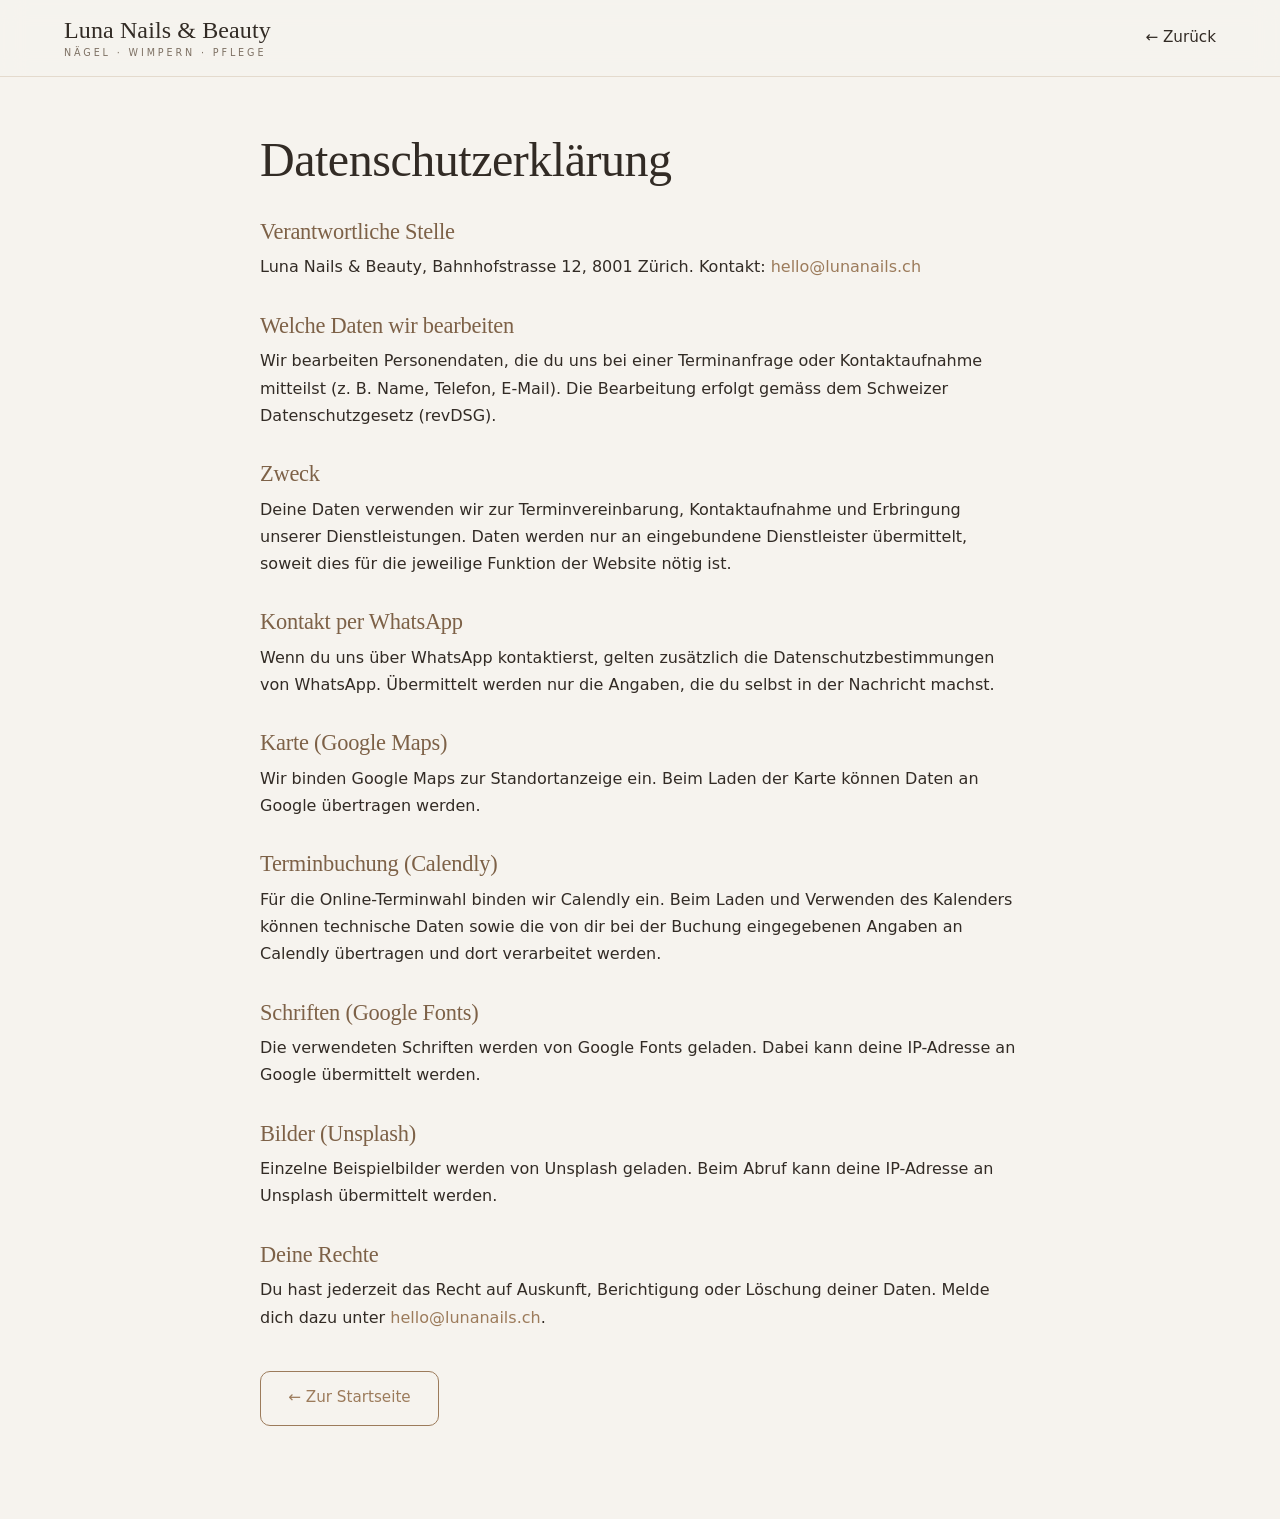
==== datenschutz.html @ 435970b6 "feat: add hardened nail studio demo - embed Calendly with resilient fallbacks - enforce CSP and no-J" ====
<!DOCTYPE html>
<html lang="de">
<head>
  <meta charset="UTF-8" />
  <meta name="viewport" content="width=device-width, initial-scale=1.0" />
  <meta http-equiv="Content-Security-Policy" content="default-src 'self'; base-uri 'self'; object-src 'none'; script-src 'self' https://assets.calendly.com; style-src 'self' https://fonts.googleapis.com https://assets.calendly.com; style-src-attr 'unsafe-inline'; font-src https://fonts.gstatic.com; img-src 'self' data: https://images.unsplash.com; frame-src https://calendly.com https://maps.google.com; connect-src 'self' https://calendly.com https://*.calendly.com https://fonts.googleapis.com https://fonts.gstatic.com; form-action 'self'; upgrade-insecure-requests" />
  <title>Datenschutz | Luna Nails & Beauty</title>
  <link href="https://fonts.googleapis.com/css2?family=Baskervville&family=Jost:wght@300;400;500&display=swap" rel="stylesheet" />
  <link rel="stylesheet" href="styles.css" />
</head>
<body>
  <header class="nav">
    <div class="wrap nav-inner">
      <a href="index.html" class="logo"><span class="logo-name">Luna Nails &amp; Beauty</span><span class="logo-sub">NÄGEL · WIMPERN · PFLEGE</span></a>
      <nav class="nav-links"><a href="index.html">← Zurück</a></nav>
    </div>
  </header>

  <main class="legal wrap">
    <h1>Datenschutzerklärung</h1>

    <h2>Verantwortliche Stelle</h2>
    <p>Luna Nails &amp; Beauty, Bahnhofstrasse 12, 8001 Zürich. Kontakt: <a href="mailto:hello@lunanails.ch">hello@lunanails.ch</a></p>

    <h2>Welche Daten wir bearbeiten</h2>
    <p>Wir bearbeiten Personendaten, die du uns bei einer Terminanfrage oder Kontaktaufnahme mitteilst (z. B. Name, Telefon, E-Mail). Die Bearbeitung erfolgt gemäss dem Schweizer Datenschutzgesetz (revDSG).</p>

    <h2>Zweck</h2>
    <p>Deine Daten verwenden wir zur Terminvereinbarung, Kontaktaufnahme und Erbringung unserer Dienstleistungen. Daten werden nur an eingebundene Dienstleister übermittelt, soweit dies für die jeweilige Funktion der Website nötig ist.</p>

    <h2>Kontakt per WhatsApp</h2>
    <p>Wenn du uns über WhatsApp kontaktierst, gelten zusätzlich die Datenschutzbestimmungen von WhatsApp. Übermittelt werden nur die Angaben, die du selbst in der Nachricht machst.</p>

    <h2>Karte (Google Maps)</h2>
    <p>Wir binden Google Maps zur Standortanzeige ein. Beim Laden der Karte können Daten an Google übertragen werden.</p>

    <h2>Terminbuchung (Calendly)</h2>
    <p>Für die Online-Terminwahl binden wir Calendly ein. Beim Laden und Verwenden des Kalenders können technische Daten sowie die von dir bei der Buchung eingegebenen Angaben an Calendly übertragen und dort verarbeitet werden.</p>

    <h2>Schriften (Google Fonts)</h2>
    <p>Die verwendeten Schriften werden von Google Fonts geladen. Dabei kann deine IP-Adresse an Google übermittelt werden.</p>

    <h2>Bilder (Unsplash)</h2>
    <p>Einzelne Beispielbilder werden von Unsplash geladen. Beim Abruf kann deine IP-Adresse an Unsplash übermittelt werden.</p>

    <h2>Deine Rechte</h2>
    <p>Du hast jederzeit das Recht auf Auskunft, Berichtigung oder Löschung deiner Daten. Melde dich dazu unter <a href="mailto:hello@lunanails.ch">hello@lunanails.ch</a>.</p>

    <p class="legal-back"><a href="index.html" class="btn btn-outline">← Zur Startseite</a></p>
  </main>
</body>
</html>
---- styles.css ----
/* ===== Tokens ===== */
:root {
  --cream: #f6f3ee;
  --cream-2: #f0ebe4;
  --card: #f3ebe1;
  --taupe: #9c7b5b;
  --taupe-dark: #7d6147;
  --rose: #d9c3b2;
  --ink: #322b25;
  --muted: #7e7164;
  --brown: #29211b;
  --line: #e4dacd;
  --gold: #c79a4a;
  --serif: 'Baskervville', Georgia, serif;
  --sans: 'Jost', system-ui, sans-serif;
  --sec: clamp(3.5rem, 6vw, 6.875rem);
  --nav-h: 76px;
}
* { box-sizing: border-box; margin: 0; padding: 0; }
html { scroll-behavior: smooth; scroll-padding-top: 110px; }
section { scroll-margin-top: 110px; }
body {
  font-family: var(--sans);
  color: var(--ink);
  background: var(--cream);
  font-weight: 400;
  line-height: 1.7;
  -webkit-font-smoothing: antialiased;
  overflow-x: hidden;
}
img { display: block; max-width: 100%; }
a { color: inherit; text-decoration: none; }
.wrap { width: min(1200px, 90%); margin: 0 auto; }
.center { text-align: center; }

h1, h2, h3 { font-family: var(--serif); font-weight: 400; line-height: 1.12; letter-spacing: -.01em; color: var(--ink); }
h1 { font-size: clamp(2.4rem, 5vw, 4rem); }
h2 { font-size: clamp(1.9rem, 3.6vw, 2.9rem); }
h3 { font-size: 1.5rem; }

.eyebrow { display: inline-flex; align-items: center; gap: .8rem; font-size: .72rem; letter-spacing: .24em; text-transform: uppercase; color: var(--taupe); font-weight: 500; margin-bottom: 1rem; }
.eyebrow::before { content: ''; width: 36px; height: 1px; background: var(--taupe); opacity: .55; }

.section-head { margin-bottom: 2.6rem; }

/* ===== Buttons (einheitlich) ===== */
.btn {
  display: inline-flex; align-items: center; justify-content: center; gap: .5rem;
  background: var(--taupe); color: #fff;
  font-family: var(--sans); font-weight: 500; font-size: .95rem;
  padding: .85rem 1.7rem; border-radius: 10px; border: 1px solid var(--taupe);
  transition: background .2s, transform .2s; cursor: pointer;
}
.btn:hover { background: var(--taupe-dark); transform: translateY(-1px); }
.btn-sm { padding: .55rem 1.2rem; font-size: .88rem; }
.btn-outline { background: transparent; color: var(--taupe); border-color: var(--taupe); }
.btn-outline:hover { background: var(--taupe); color: #fff; }
.btn-light { background: #fff; color: var(--taupe-dark); border-color: #fff; }
.btn-light:hover { background: var(--cream); }

/* ===== Logo ===== */
.logo { display: inline-flex; flex-direction: column; line-height: 1.05; }
.logo-name { font-family: var(--serif); font-size: 1.5rem; letter-spacing: .005em; color: var(--ink); }
.logo-sub { font-size: .6rem; letter-spacing: .3em; color: var(--muted); margin-top: .25rem; }
.logo-light .logo-name { color: var(--cream); }
.logo-light .logo-sub { color: rgba(246,243,238,.55); }

/* ===== Header (sticky, immer lesbar) ===== */
.nav { position: sticky; top: 0; z-index: 50; background: rgba(246,243,238,.9); backdrop-filter: blur(12px); border-bottom: 1px solid var(--line); }
.nav-inner { display: flex; align-items: center; justify-content: space-between; height: var(--nav-h); }
.nav-links { display: flex; align-items: center; gap: 2rem; }
.nav-links a { font-size: .95rem; color: var(--ink); transition: color .2s; }
.nav-links a:not(.btn):hover { color: var(--taupe); }
.nav-toggle { display: none; background: none; border: none; font-size: 1.5rem; color: var(--ink); cursor: pointer; }

/* ===== Hero ===== */
.hero { display: grid; grid-template-columns: 1.05fr 1fr; align-items: center; min-height: calc(100vh - var(--nav-h)); }
.hero-text { padding: 2.5rem 6% 3rem; max-width: 640px; margin-left: auto; }
.hero-text h1 { margin-bottom: 1.3rem; }
.hero-text p { color: var(--muted); font-size: 1.08rem; max-width: 46ch; }
.hero-cta { display: flex; gap: .9rem; flex-wrap: wrap; margin: 2rem 0 1.4rem; }
.hero-trust { font-size: .85rem; color: var(--muted); letter-spacing: .01em; }
.hero-img { align-self: stretch; }
.hero-img img { width: 100%; height: 100%; min-height: calc(100vh - var(--nav-h)); object-fit: cover; border-bottom-left-radius: 80px; }

/* ===== Foto-Marquee ===== */
.gallery { padding: var(--sec) 0 0; overflow: hidden; }
.marquee-row { overflow: hidden; }
.marquee-track { display: flex; gap: 1rem; width: max-content; }
.marquee-track img { width: 230px; height: 165px; object-fit: cover; border-radius: 14px; flex: 0 0 auto; }
.row-a { animation: slideL 60s linear infinite; }
@keyframes slideL { from { transform: translateX(0); } to { transform: translateX(-50%); } }

/* ===== Über uns ===== */
.about { padding: var(--sec) 0; }
.about-grid { display: grid; grid-template-columns: 1fr 1.05fr; gap: clamp(2rem, 5vw, 4.5rem); align-items: center; }
.about-imgs { display: grid; grid-template-columns: .82fr 1fr; gap: 1.1rem; align-items: start; }
.about-img-1 { width: 100%; height: 280px; object-fit: cover; border-radius: 16px; margin-top: 3rem; }
.about-img-2 { width: 100%; height: 400px; object-fit: cover; border-radius: 16px; }
.about-text p { color: var(--muted); margin: 1.3rem 0 0; }
.trust-list { list-style: none; display: grid; grid-template-columns: 1fr 1fr; gap: .65rem 1.4rem; margin: 1.6rem 0 2rem; }
.trust-list li { position: relative; padding-left: 1.6rem; font-size: .95rem; }
.trust-list li::before { content: '✓'; position: absolute; left: 0; color: var(--taupe); font-weight: 600; }

/* ===== Leistungen ===== */
.services { padding: 0 0 var(--sec); }
.service-grid { display: grid; grid-template-columns: repeat(3, 1fr); gap: 1.5rem; }
.service-img { height: 360px; border-radius: 18px; overflow: hidden; }
.service-img img { width: 100%; height: 100%; object-fit: cover; transition: transform .5s; }
.service-card:hover .service-img img { transform: scale(1.04); }
.service-card h3 { color: var(--taupe); margin: 1.3rem 0 .5rem; }
.service-card p { color: var(--muted); font-size: .95rem; max-width: 36ch; }

/* ===== Preise (kompakt) ===== */
.prices { padding: var(--sec) 0; background: var(--cream-2); }
.prices-head { display: flex; justify-content: space-between; align-items: flex-end; gap: 1rem; flex-wrap: wrap; margin-bottom: 2.4rem; }
.prices-head .eyebrow { margin-bottom: .6rem; }
.price-currency { color: var(--muted); font-size: .85rem; letter-spacing: .03em; padding-bottom: .4rem; }
.price-grid { display: grid; grid-template-columns: 1fr 1fr; gap: 1.1rem; align-items: start; }
.price-card { background: var(--card); border-radius: 16px; padding: 1.5rem 1.7rem; }
.price-card h3 { font-size: 1.3rem; color: var(--taupe); margin-bottom: .7rem; }
.price-card ul { list-style: none; }
.price-card li { display: flex; justify-content: space-between; align-items: baseline; gap: 1.5rem; padding: .42rem 0; font-size: .98rem; }
.price-card li + li { border-top: 1px solid rgba(50,43,37,.07); }
.price-card li span { color: var(--ink); }
.price-card li span em { color: var(--muted); font-size: .78rem; font-style: normal; display: block; margin-top: .15rem; }
.price-card li b { color: var(--taupe-dark); font-weight: 600; font-size: 1.05rem; white-space: nowrap; }
.price-note { margin-top: 1rem; font-size: .8rem; color: var(--muted); font-style: italic; }

/* ===== Warum wir ===== */
.why { padding: var(--sec) 0; }
.why-grid { display: grid; grid-template-columns: 1.1fr 1fr; gap: clamp(2rem, 5vw, 4.5rem); align-items: center; }
.why-text > p { color: var(--muted); margin: 1.3rem 0 1.6rem; }
.checklist { list-style: none; display: grid; grid-template-columns: 1fr 1fr; gap: .7rem 1.4rem; margin-bottom: 1.6rem; }
.checklist li { position: relative; padding-left: 1.7rem; font-size: .96rem; }
.checklist li::before { content: '✓'; position: absolute; left: 0; color: var(--taupe); font-weight: 600; }
.why-img img { width: 100%; height: 460px; object-fit: cover; border-radius: 20px; }

/* ===== CTA ===== */
.cta { position: relative; padding: clamp(4rem, 9vw, 7rem) 0; text-align: center; color: #fff; overflow: hidden; }
.cta-bg { position: absolute; inset: 0; width: 100%; height: 100%; object-fit: cover; z-index: 0; }
.cta::after { content: ''; position: absolute; inset: 0; background: rgba(41,33,27,.6); z-index: 1; }
.cta-inner { position: relative; z-index: 2; max-width: 680px; margin: 0 auto; padding: 0 5vw; }
.cta-inner h2 { color: #fff; }
.cta-inner p { margin: 1.2rem 0 2rem; opacity: .92; }

/* ===== Termin (Calendly) ===== */
.booking { padding: var(--sec) 0; background: var(--cream-2); }
.booking-inner { max-width: 900px; margin: 0 auto; }
.center-head { text-align: center; margin-bottom: 2rem; }
.center-head p { color: var(--muted); margin: 1rem auto 0; max-width: 58ch; }
.calendly-status { margin: 0 0 .8rem; text-align: center; color: var(--taupe-dark); }
.calendly-status.is-error { color: var(--ink); font-weight: 500; }
.calendly-inline-widget { min-width: 0; height: 680px; border-radius: 16px; overflow: hidden; border: 1px solid var(--line); background: var(--cream); }
.calendly-fallback { max-width: 620px; margin: 0 auto 1.25rem; padding: 1.4rem; text-align: center; border: 1px solid var(--line); border-radius: 14px; background: var(--cream); }
.calendly-fallback p { color: var(--ink); }
.booking-primary-actions { display: flex; justify-content: center; margin-top: 1.2rem; }
.booking-or { text-align: center; color: var(--muted); font-size: .88rem; letter-spacing: .04em; margin: 2rem 0 1.1rem; }
.booking-actions { display: flex; gap: .8rem; justify-content: center; flex-wrap: wrap; }

/* ===== Kontakt ===== */
.contact { padding: var(--sec) 0; }
.contact-grid { display: grid; grid-template-columns: 1fr 1fr; gap: clamp(1.5rem, 4vw, 3rem); margin-bottom: 1.6rem; }
.contact-info { display: flex; flex-direction: column; gap: 1.4rem; }
.ci-row h4 { font-family: var(--sans); font-size: .72rem; letter-spacing: .18em; text-transform: uppercase; color: var(--taupe); font-weight: 500; margin-bottom: .3rem; }
.ci-row p { color: var(--ink); font-size: 1.02rem; line-height: 1.6; }
.ci-row a:hover { color: var(--taupe); }
.hours span { display: block; }
.contact-info .btn { align-self: flex-start; margin-top: .4rem; }
.find-us { background: var(--brown); color: var(--cream); border-radius: 20px; padding: clamp(2rem, 4vw, 3rem); display: flex; flex-direction: column; justify-content: center; }
.find-us h3 { color: var(--cream); font-size: 1.7rem; margin-bottom: 1.3rem; }
.find-us ul { list-style: none; display: grid; gap: .9rem; }
.find-us li { position: relative; padding-left: 1.6rem; color: rgba(246,243,238,.85); }
.find-us li::before { content: '→'; position: absolute; left: 0; color: var(--rose); }
.contact-map { border-radius: 18px; overflow: hidden; height: 380px; }
.contact-map iframe { width: 100%; height: 100%; border: 0; filter: grayscale(.15) contrast(.97); }

/* ===== Footer ===== */
.foot { background: var(--brown); color: var(--cream); padding: clamp(3rem, 6vw, 4.5rem) 0 2rem; }
.foot-top { display: grid; grid-template-columns: 1.2fr 1fr 1fr; gap: 2rem; padding-bottom: 2.5rem; }
.foot-nav { display: flex; flex-direction: column; gap: .55rem; }
.foot-nav a { color: rgba(246,243,238,.78); font-size: .95rem; transition: color .2s; }
.foot-nav a:hover { color: var(--cream); }
.foot-col .foot-h { color: var(--cream); margin-bottom: .8rem; font-size: 1.05rem; }
.foot-col .hours span { color: rgba(246,243,238,.65); font-size: .92rem; }
.foot-social { margin-top: .8rem; }
.foot-social a { color: rgba(246,243,238,.78); }
.foot-social a:hover { color: var(--cream); }
.foot-copy { display: flex; justify-content: space-between; gap: 1rem; flex-wrap: wrap; padding-top: 1.6rem; border-top: 1px solid rgba(246,243,238,.12); font-size: .82rem; color: rgba(246,243,238,.5); }
.foot-legal a { color: rgba(246,243,238,.65); transition: color .2s; }
.foot-legal a:hover { color: var(--cream); }

/* ===== Legal-Seiten ===== */
.legal { max-width: 760px; padding: 3.5rem 0 5rem; }
.legal h1 { font-family: var(--serif); font-weight: 400; font-size: clamp(2rem, 5vw, 3rem); margin-bottom: 1.8rem; }
.legal h2 { font-family: var(--serif); font-weight: 400; font-size: 1.4rem; margin: 2rem 0 .6rem; color: var(--taupe-dark); }
.legal p { color: var(--ink); margin-bottom: .8rem; }
.legal a { color: var(--taupe); }
.legal-back { margin-top: 2.5rem; }

/* ===== Bild-Fallback ===== */
.img-ph { background: linear-gradient(135deg, var(--rose), var(--taupe)); }

/* ===== Responsive ===== */
@media (max-width: 900px) {
  .nav-links { position: fixed; inset: var(--nav-h) 0 auto 0; flex-direction: column; background: var(--cream); padding: 1.5rem; gap: 1.2rem; border-bottom: 1px solid var(--line); transform: translateY(-130%); transition: transform .3s; }
  .nav-links.open { transform: translateY(0); }
  .nav-toggle { display: block; }
  .hero { grid-template-columns: 1fr; min-height: auto; }
  .hero-text { padding: 2.5rem 6% 2rem; max-width: none; margin: 0; }
  .hero-img img { min-height: 0; height: 56vh; border-bottom-left-radius: 0; }
  .about-grid, .why-grid, .price-grid, .service-grid, .contact-grid { grid-template-columns: 1fr; }
  .about-img-1 { margin-top: 0; height: 220px; }
  .about-img-2 { height: 300px; }
  .trust-list, .checklist { grid-template-columns: 1fr; }
  .service-img { height: 300px; }
  .why-img img { height: 340px; }
  .foot-top { grid-template-columns: 1fr 1fr; }
}
@media (max-width: 560px) {
  .calendly-inline-widget { height: 760px; }
  .booking-primary-actions .btn, .booking-actions .btn { width: 100%; text-align: center; }
  .foot-top { grid-template-columns: 1fr; }
  .marquee-track img { width: 170px; height: 125px; }
}

@media (prefers-reduced-motion: reduce) {
  html { scroll-behavior: auto; }
  .row-a { animation: none; }
  *, *::before, *::after {
    animation-duration: .01ms !important;
    animation-iteration-count: 1 !important;
    transition-duration: .01ms !important;
  }
}
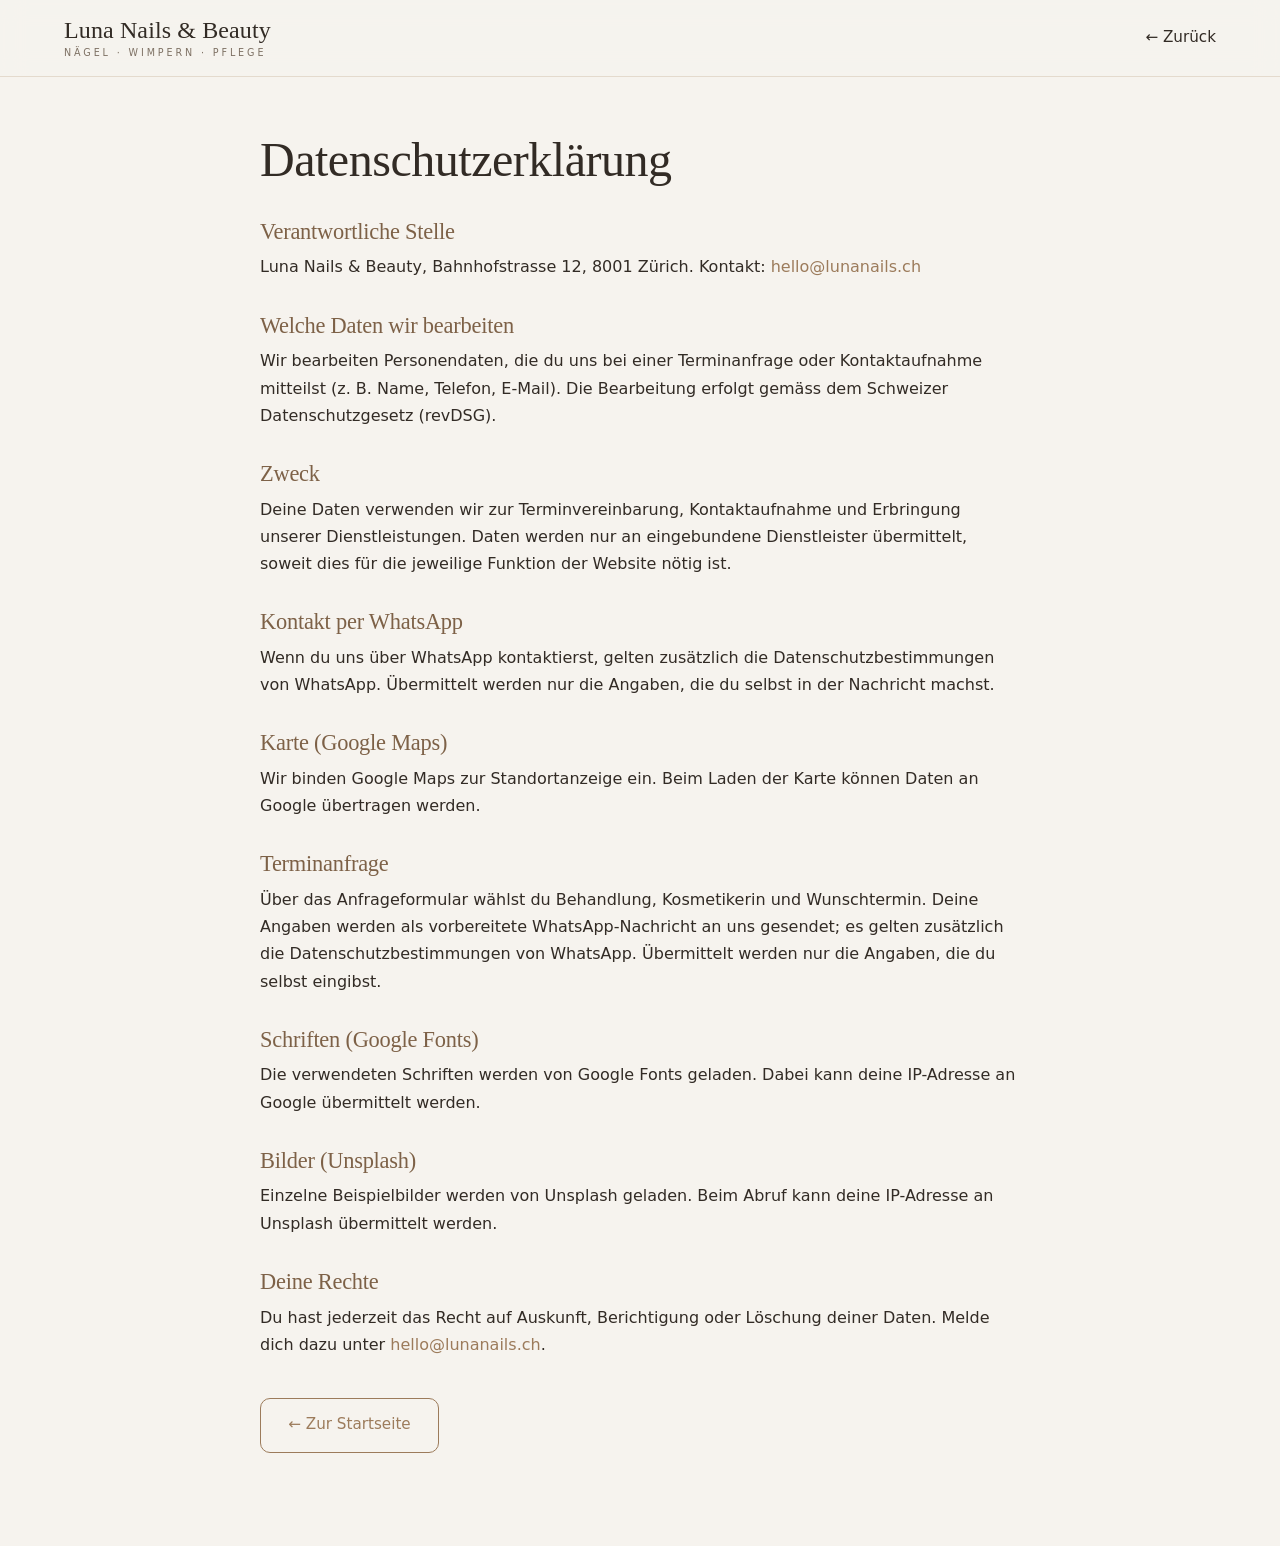
==== commit f3f04dce: "feat: self-contained booking form (Calendly entfernt) - Termin-Anfrage als eigenes Formular: Behandl" ====
--- a/datenschutz.html
+++ b/datenschutz.html
@@ -3,7 +3,7 @@
 <head>
   <meta charset="UTF-8" />
   <meta name="viewport" content="width=device-width, initial-scale=1.0" />
-  <meta http-equiv="Content-Security-Policy" content="default-src 'self'; base-uri 'self'; object-src 'none'; script-src 'self' https://assets.calendly.com; style-src 'self' https://fonts.googleapis.com https://assets.calendly.com; style-src-attr 'unsafe-inline'; font-src https://fonts.gstatic.com; img-src 'self' data: https://images.unsplash.com; frame-src https://calendly.com https://maps.google.com; connect-src 'self' https://calendly.com https://*.calendly.com https://fonts.googleapis.com https://fonts.gstatic.com; form-action 'self'; upgrade-insecure-requests" />
+  <meta http-equiv="Content-Security-Policy" content="default-src 'self'; base-uri 'self'; object-src 'none'; script-src 'self'; style-src 'self' https://fonts.googleapis.com; style-src-attr 'unsafe-inline'; font-src https://fonts.gstatic.com; img-src 'self' data: https://images.unsplash.com; frame-src https://maps.google.com; connect-src 'self' https://fonts.googleapis.com https://fonts.gstatic.com; form-action 'self'; upgrade-insecure-requests" />
   <title>Datenschutz | Luna Nails & Beauty</title>
   <link href="https://fonts.googleapis.com/css2?family=Baskervville&family=Jost:wght@300;400;500&display=swap" rel="stylesheet" />
   <link rel="stylesheet" href="styles.css" />
@@ -34,8 +34,8 @@
     <h2>Karte (Google Maps)</h2>
     <p>Wir binden Google Maps zur Standortanzeige ein. Beim Laden der Karte können Daten an Google übertragen werden.</p>
 
-    <h2>Terminbuchung (Calendly)</h2>
-    <p>Für die Online-Terminwahl binden wir Calendly ein. Beim Laden und Verwenden des Kalenders können technische Daten sowie die von dir bei der Buchung eingegebenen Angaben an Calendly übertragen und dort verarbeitet werden.</p>
+    <h2>Terminanfrage</h2>
+    <p>Über das Anfrageformular wählst du Behandlung, Kosmetikerin und Wunschtermin. Deine Angaben werden als vorbereitete WhatsApp-Nachricht an uns gesendet; es gelten zusätzlich die Datenschutzbestimmungen von WhatsApp. Übermittelt werden nur die Angaben, die du selbst eingibst.</p>
 
     <h2>Schriften (Google Fonts)</h2>
     <p>Die verwendeten Schriften werden von Google Fonts geladen. Dabei kann deine IP-Adresse an Google übermittelt werden.</p>
--- a/styles.css
+++ b/styles.css
@@ -158,6 +158,28 @@
 .booking-or { text-align: center; color: var(--muted); font-size: .88rem; letter-spacing: .04em; margin: 2rem 0 1.1rem; }
 .booking-actions { display: flex; gap: .8rem; justify-content: center; flex-wrap: wrap; }
 
+/* Personen-Auswahl */
+.staff-select { margin-top: 1.6rem; }
+.staff-lead { text-align: center; color: var(--muted); font-size: .88rem; letter-spacing: .04em; margin-bottom: 1.2rem; }
+.staff-list { display: flex; gap: 1rem; justify-content: center; flex-wrap: wrap; }
+.staff-card { background: var(--cream); border: 1px solid var(--line); border-radius: 16px; padding: 1.6rem 1.6rem 1.4rem; text-align: center; min-width: 210px; display: flex; flex-direction: column; align-items: center; gap: .35rem; }
+.staff-name { font-family: var(--serif); font-size: 1.35rem; color: var(--ink); margin: 0; }
+.staff-role { font-size: .76rem; letter-spacing: .08em; text-transform: uppercase; color: var(--muted); margin: 0 0 .9rem; }
+.staff-card .btn { width: 100%; }
+/* hidden-Attribut muss auch bei display-setzenden Klassen (.btn) greifen */
+[hidden] { display: none !important; }
+
+/* Termin-Anfrage-Formular */
+.booking-form { max-width: 640px; margin: 1.8rem auto 0; display: flex; flex-direction: column; gap: 1rem; }
+.bk-row { display: flex; gap: 1rem; flex-wrap: wrap; }
+.bk-field { flex: 1 1 240px; display: flex; flex-direction: column; gap: .4rem; text-align: left; }
+.bk-field > span { font-size: .74rem; letter-spacing: .08em; text-transform: uppercase; color: var(--muted); }
+.bk-field select,
+.bk-field input { width: 100%; padding: .8rem .9rem; font: inherit; color: var(--ink); background: var(--cream); border: 1px solid var(--line); border-radius: 12px; -webkit-appearance: none; appearance: none; }
+.bk-field select:focus,
+.bk-field input:focus { outline: none; border-color: var(--taupe); box-shadow: 0 0 0 3px rgba(156, 123, 91, .15); }
+.bk-submit { width: 100%; margin-top: .4rem; }
+
 /* ===== Kontakt ===== */
 .contact { padding: var(--sec) 0; }
 .contact-grid { display: grid; grid-template-columns: 1fr 1fr; gap: clamp(1.5rem, 4vw, 3rem); margin-bottom: 1.6rem; }
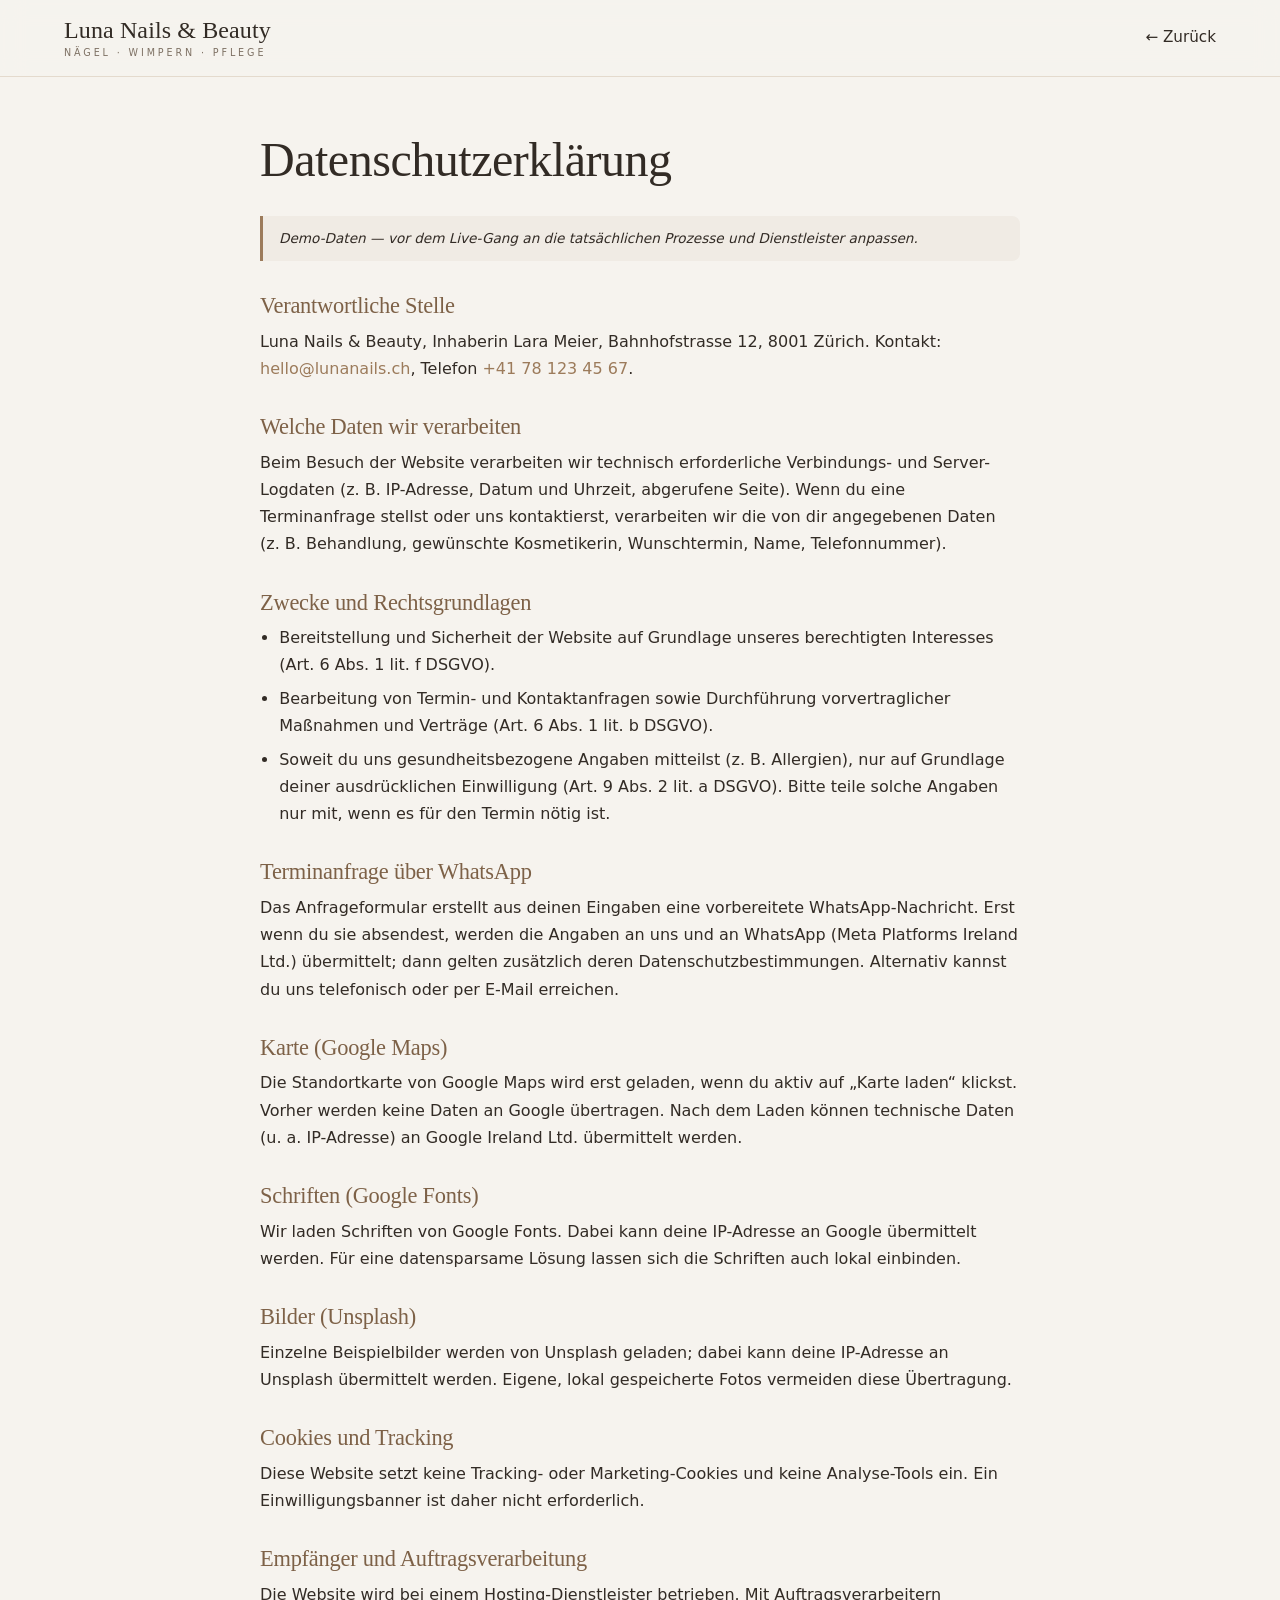
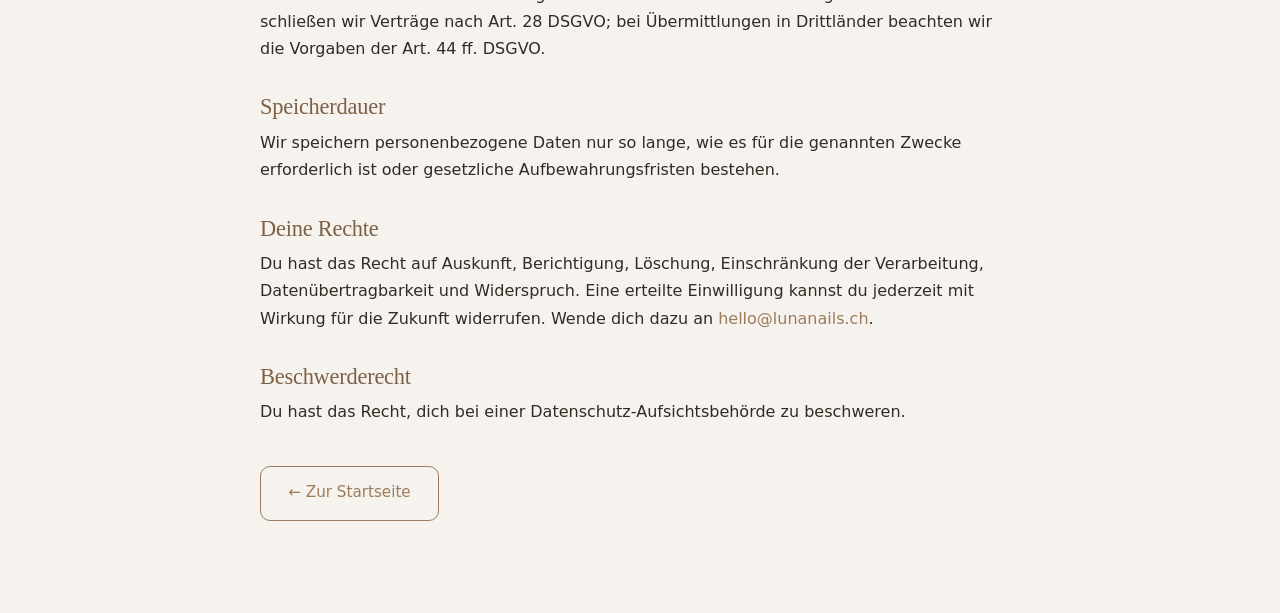
==== commit 6465bd1c: "legal: DSGVO/DDG-konforme Rechtstexte + Maps-Consent + Hinweise - Impressum nach § 5 DDG inkl. § 36 " ====
--- a/datenschutz.html
+++ b/datenschutz.html
@@ -18,33 +18,47 @@
 
   <main class="legal wrap">
     <h1>Datenschutzerklärung</h1>
+    <p class="legal-note">Demo-Daten — vor dem Live-Gang an die tatsächlichen Prozesse und Dienstleister anpassen.</p>
 
     <h2>Verantwortliche Stelle</h2>
-    <p>Luna Nails &amp; Beauty, Bahnhofstrasse 12, 8001 Zürich. Kontakt: <a href="mailto:hello@lunanails.ch">hello@lunanails.ch</a></p>
+    <p>Luna Nails &amp; Beauty, Inhaberin Lara Meier, Bahnhofstrasse 12, 8001 Zürich. Kontakt: <a href="mailto:hello@lunanails.ch">hello@lunanails.ch</a>, Telefon <a href="tel:+41781234567">+41 78 123 45 67</a>.</p>
 
-    <h2>Welche Daten wir bearbeiten</h2>
-    <p>Wir bearbeiten Personendaten, die du uns bei einer Terminanfrage oder Kontaktaufnahme mitteilst (z. B. Name, Telefon, E-Mail). Die Bearbeitung erfolgt gemäss dem Schweizer Datenschutzgesetz (revDSG).</p>
+    <h2>Welche Daten wir verarbeiten</h2>
+    <p>Beim Besuch der Website verarbeiten wir technisch erforderliche Verbindungs- und Server-Logdaten (z. B. IP-Adresse, Datum und Uhrzeit, abgerufene Seite). Wenn du eine Terminanfrage stellst oder uns kontaktierst, verarbeiten wir die von dir angegebenen Daten (z. B. Behandlung, gewünschte Kosmetikerin, Wunschtermin, Name, Telefonnummer).</p>
 
-    <h2>Zweck</h2>
-    <p>Deine Daten verwenden wir zur Terminvereinbarung, Kontaktaufnahme und Erbringung unserer Dienstleistungen. Daten werden nur an eingebundene Dienstleister übermittelt, soweit dies für die jeweilige Funktion der Website nötig ist.</p>
+    <h2>Zwecke und Rechtsgrundlagen</h2>
+    <ul>
+      <li>Bereitstellung und Sicherheit der Website auf Grundlage unseres berechtigten Interesses (Art. 6 Abs. 1 lit. f DSGVO).</li>
+      <li>Bearbeitung von Termin- und Kontaktanfragen sowie Durchführung vorvertraglicher Maßnahmen und Verträge (Art. 6 Abs. 1 lit. b DSGVO).</li>
+      <li>Soweit du uns gesundheitsbezogene Angaben mitteilst (z. B. Allergien), nur auf Grundlage deiner ausdrücklichen Einwilligung (Art. 9 Abs. 2 lit. a DSGVO). Bitte teile solche Angaben nur mit, wenn es für den Termin nötig ist.</li>
+    </ul>
 
-    <h2>Kontakt per WhatsApp</h2>
-    <p>Wenn du uns über WhatsApp kontaktierst, gelten zusätzlich die Datenschutzbestimmungen von WhatsApp. Übermittelt werden nur die Angaben, die du selbst in der Nachricht machst.</p>
+    <h2>Terminanfrage über WhatsApp</h2>
+    <p>Das Anfrageformular erstellt aus deinen Eingaben eine vorbereitete WhatsApp-Nachricht. Erst wenn du sie absendest, werden die Angaben an uns und an WhatsApp (Meta Platforms Ireland Ltd.) übermittelt; dann gelten zusätzlich deren Datenschutzbestimmungen. Alternativ kannst du uns telefonisch oder per E-Mail erreichen.</p>
 
     <h2>Karte (Google Maps)</h2>
-    <p>Wir binden Google Maps zur Standortanzeige ein. Beim Laden der Karte können Daten an Google übertragen werden.</p>
-
-    <h2>Terminanfrage</h2>
-    <p>Über das Anfrageformular wählst du Behandlung, Kosmetikerin und Wunschtermin. Deine Angaben werden als vorbereitete WhatsApp-Nachricht an uns gesendet; es gelten zusätzlich die Datenschutzbestimmungen von WhatsApp. Übermittelt werden nur die Angaben, die du selbst eingibst.</p>
+    <p>Die Standortkarte von Google Maps wird erst geladen, wenn du aktiv auf „Karte laden“ klickst. Vorher werden keine Daten an Google übertragen. Nach dem Laden können technische Daten (u. a. IP-Adresse) an Google Ireland Ltd. übermittelt werden.</p>
 
     <h2>Schriften (Google Fonts)</h2>
-    <p>Die verwendeten Schriften werden von Google Fonts geladen. Dabei kann deine IP-Adresse an Google übermittelt werden.</p>
+    <p>Wir laden Schriften von Google Fonts. Dabei kann deine IP-Adresse an Google übermittelt werden. Für eine datensparsame Lösung lassen sich die Schriften auch lokal einbinden.</p>
 
     <h2>Bilder (Unsplash)</h2>
-    <p>Einzelne Beispielbilder werden von Unsplash geladen. Beim Abruf kann deine IP-Adresse an Unsplash übermittelt werden.</p>
+    <p>Einzelne Beispielbilder werden von Unsplash geladen; dabei kann deine IP-Adresse an Unsplash übermittelt werden. Eigene, lokal gespeicherte Fotos vermeiden diese Übertragung.</p>
+
+    <h2>Cookies und Tracking</h2>
+    <p>Diese Website setzt keine Tracking- oder Marketing-Cookies und keine Analyse-Tools ein. Ein Einwilligungsbanner ist daher nicht erforderlich.</p>
+
+    <h2>Empfänger und Auftragsverarbeitung</h2>
+    <p>Die Website wird bei einem Hosting-Dienstleister betrieben. Mit Auftragsverarbeitern schließen wir Verträge nach Art. 28 DSGVO; bei Übermittlungen in Drittländer beachten wir die Vorgaben der Art. 44 ff. DSGVO.</p>
+
+    <h2>Speicherdauer</h2>
+    <p>Wir speichern personenbezogene Daten nur so lange, wie es für die genannten Zwecke erforderlich ist oder gesetzliche Aufbewahrungsfristen bestehen.</p>
 
     <h2>Deine Rechte</h2>
-    <p>Du hast jederzeit das Recht auf Auskunft, Berichtigung oder Löschung deiner Daten. Melde dich dazu unter <a href="mailto:hello@lunanails.ch">hello@lunanails.ch</a>.</p>
+    <p>Du hast das Recht auf Auskunft, Berichtigung, Löschung, Einschränkung der Verarbeitung, Datenübertragbarkeit und Widerspruch. Eine erteilte Einwilligung kannst du jederzeit mit Wirkung für die Zukunft widerrufen. Wende dich dazu an <a href="mailto:hello@lunanails.ch">hello@lunanails.ch</a>.</p>
+
+    <h2>Beschwerderecht</h2>
+    <p>Du hast das Recht, dich bei einer Datenschutz-Aufsichtsbehörde zu beschweren.</p>
 
     <p class="legal-back"><a href="index.html" class="btn btn-outline">← Zur Startseite</a></p>
   </main>
--- a/styles.css
+++ b/styles.css
@@ -74,7 +74,7 @@
 .nav-toggle { display: none; background: none; border: none; font-size: 1.5rem; color: var(--ink); cursor: pointer; }
 
 /* ===== Hero ===== */
-.hero { display: grid; grid-template-columns: 1.05fr 1fr; align-items: center; min-height: calc(100vh - var(--nav-h)); }
+.hero { display: grid; grid-template-columns: 1.05fr 1fr; align-items: center; min-height: min(680px, calc(100vh - var(--nav-h))); }
 .hero-text { padding: 2.5rem 6% 3rem; max-width: 640px; margin-left: auto; }
 .hero-text h1 { margin-bottom: 1.3rem; }
 .hero-text p { color: var(--muted); font-size: 1.08rem; max-width: 46ch; }
@@ -84,7 +84,9 @@
 .hero-img img { width: 100%; height: 100%; min-height: calc(100vh - var(--nav-h)); object-fit: cover; border-bottom-left-radius: 80px; }
 
 /* ===== Foto-Marquee ===== */
-.gallery { padding: var(--sec) 0 0; overflow: hidden; }
+.gallery { padding: var(--sec) 0; overflow: hidden; }
+.gallery .section-head { margin-bottom: 2.2rem; }
+.gallery-cta { text-align: center; margin-top: 2.2rem; }
 .marquee-row { overflow: hidden; }
 .marquee-track { display: flex; gap: 1rem; width: max-content; }
 .marquee-track img { width: 230px; height: 165px; object-fit: cover; border-radius: 14px; flex: 0 0 auto; }
@@ -179,6 +181,9 @@
 .bk-field select:focus,
 .bk-field input:focus { outline: none; border-color: var(--taupe); box-shadow: 0 0 0 3px rgba(156, 123, 91, .15); }
 .bk-submit { width: 100%; margin-top: .4rem; }
+.bk-privacy { margin-top: .6rem; font-size: .8rem; color: var(--muted); text-align: center; }
+.bk-privacy a { color: var(--taupe); text-decoration: underline; }
+.booking-disclaimer { max-width: 640px; margin: 2rem auto 0; text-align: center; font-size: .82rem; color: var(--muted); line-height: 1.6; }
 
 /* ===== Kontakt ===== */
 .contact { padding: var(--sec) 0; }
@@ -189,13 +194,11 @@
 .ci-row a:hover { color: var(--taupe); }
 .hours span { display: block; }
 .contact-info .btn { align-self: flex-start; margin-top: .4rem; }
-.find-us { background: var(--brown); color: var(--cream); border-radius: 20px; padding: clamp(2rem, 4vw, 3rem); display: flex; flex-direction: column; justify-content: center; }
-.find-us h3 { color: var(--cream); font-size: 1.7rem; margin-bottom: 1.3rem; }
-.find-us ul { list-style: none; display: grid; gap: .9rem; }
-.find-us li { position: relative; padding-left: 1.6rem; color: rgba(246,243,238,.85); }
-.find-us li::before { content: '→'; position: absolute; left: 0; color: var(--rose); }
-.contact-map { border-radius: 18px; overflow: hidden; height: 380px; }
-.contact-map iframe { width: 100%; height: 100%; border: 0; filter: grayscale(.15) contrast(.97); }
+.ci-note { color: var(--muted); font-size: .9rem; margin-top: .35rem; }
+.contact-map { border-radius: 18px; overflow: hidden; min-height: 420px; border: 1px solid var(--line); }
+.contact-map iframe { width: 100%; height: 100%; min-height: 420px; border: 0; display: block; filter: grayscale(.12) contrast(.98); }
+.map-consent { min-height: 420px; height: 100%; display: flex; flex-direction: column; align-items: center; justify-content: center; gap: 1.1rem; text-align: center; padding: 2rem; background: var(--cream); }
+.map-consent p { color: var(--muted); max-width: 34ch; font-size: .92rem; }
 
 /* ===== Footer ===== */
 .foot { background: var(--brown); color: var(--cream); padding: clamp(3rem, 6vw, 4.5rem) 0 2rem; }
@@ -218,6 +221,9 @@
 .legal h2 { font-family: var(--serif); font-weight: 400; font-size: 1.4rem; margin: 2rem 0 .6rem; color: var(--taupe-dark); }
 .legal p { color: var(--ink); margin-bottom: .8rem; }
 .legal a { color: var(--taupe); }
+.legal ul { margin: .4rem 0 .8rem 1.2rem; color: var(--ink); }
+.legal ul li { margin-bottom: .4rem; }
+.legal-note { font-size: .85rem; color: var(--muted); font-style: italic; background: var(--cream-2); border-left: 3px solid var(--taupe); padding: .7rem 1rem; border-radius: 0 8px 8px 0; margin-bottom: 1.6rem; }
 .legal-back { margin-top: 2.5rem; }
 
 /* ===== Bild-Fallback ===== */
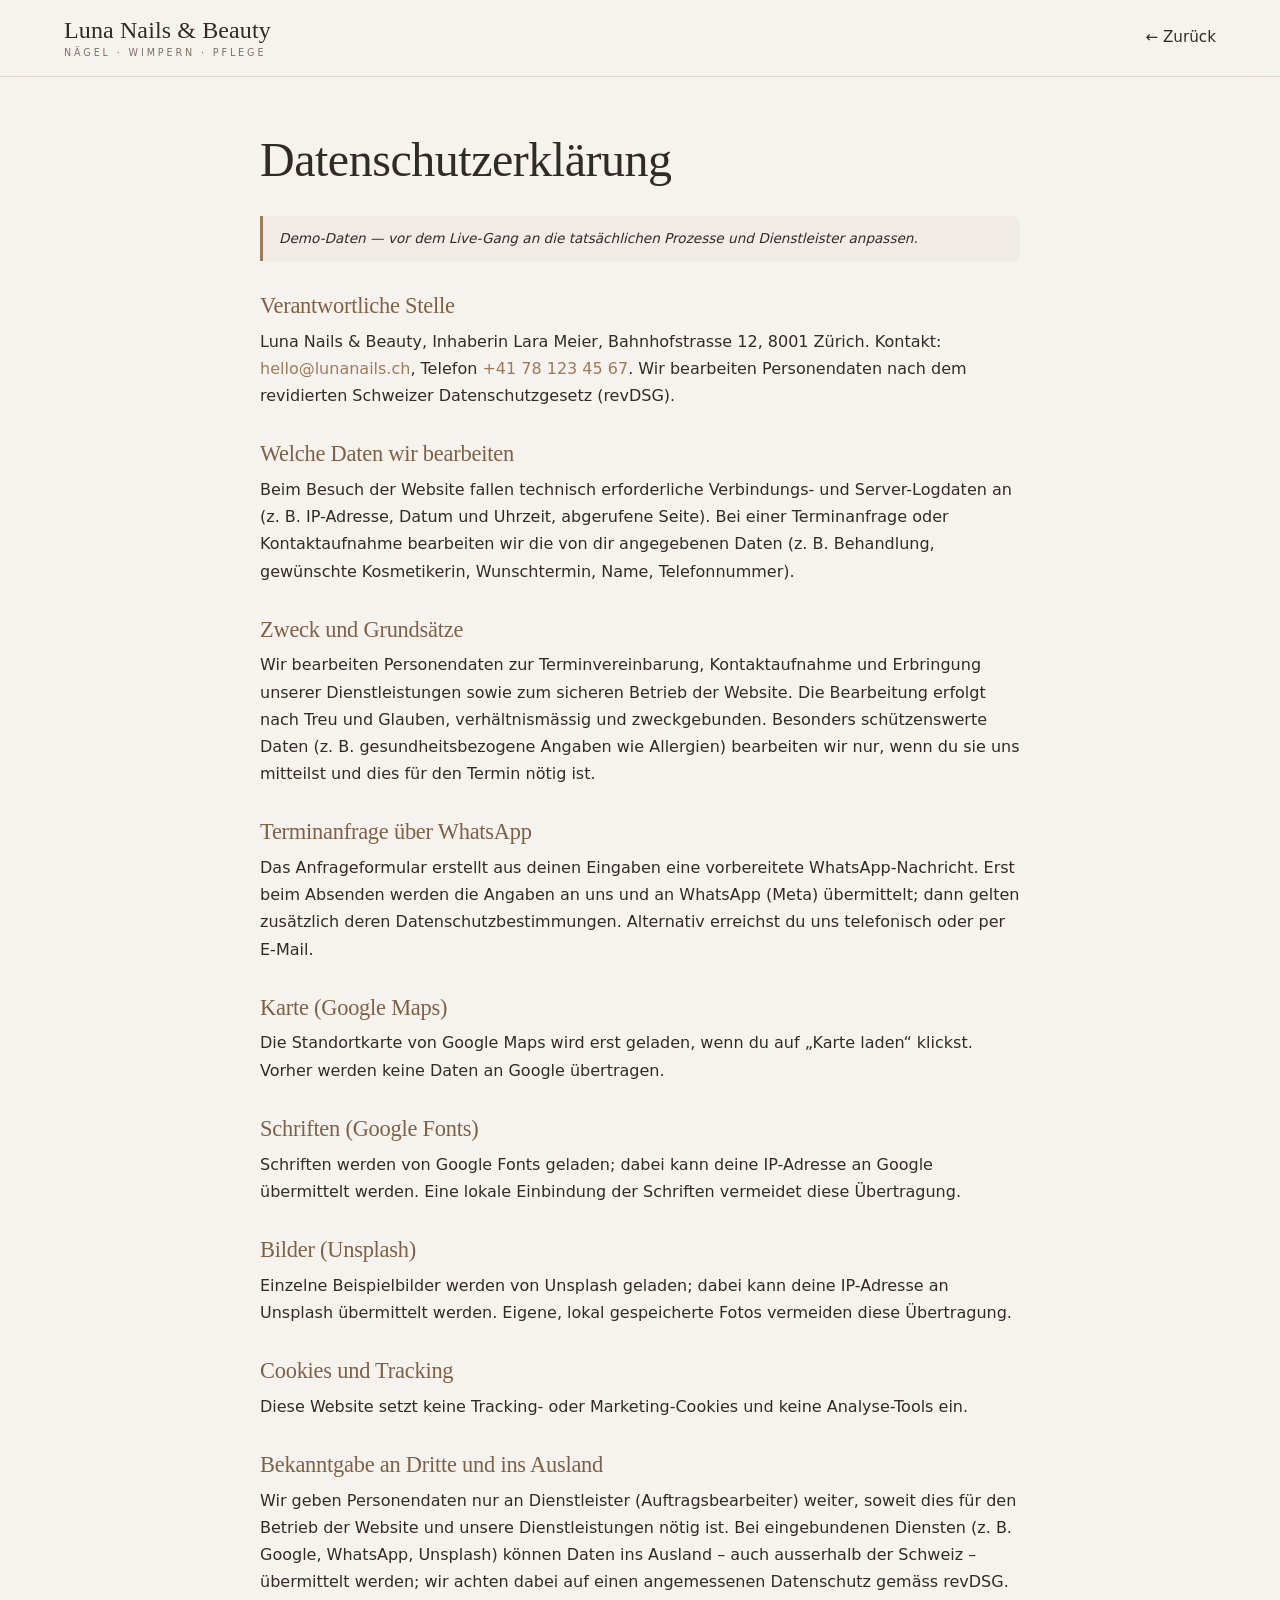
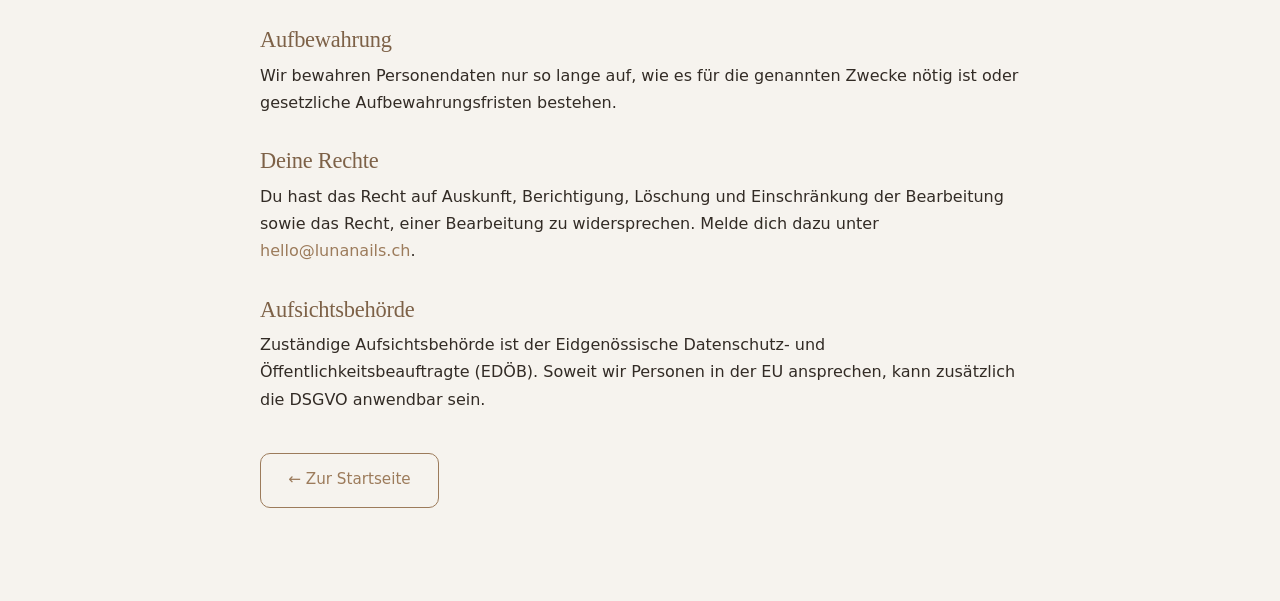
==== commit 2bb99615: "legal: Rechtstexte auf Schweizer Recht (revDSG/UWG) umgestellt - Datenschutz nach revDSG statt DSGVO" ====
--- a/datenschutz.html
+++ b/datenschutz.html
@@ -21,44 +21,40 @@
     <p class="legal-note">Demo-Daten — vor dem Live-Gang an die tatsächlichen Prozesse und Dienstleister anpassen.</p>
 
     <h2>Verantwortliche Stelle</h2>
-    <p>Luna Nails &amp; Beauty, Inhaberin Lara Meier, Bahnhofstrasse 12, 8001 Zürich. Kontakt: <a href="mailto:hello@lunanails.ch">hello@lunanails.ch</a>, Telefon <a href="tel:+41781234567">+41 78 123 45 67</a>.</p>
+    <p>Luna Nails &amp; Beauty, Inhaberin Lara Meier, Bahnhofstrasse 12, 8001 Zürich. Kontakt: <a href="mailto:hello@lunanails.ch">hello@lunanails.ch</a>, Telefon <a href="tel:+41781234567">+41 78 123 45 67</a>. Wir bearbeiten Personendaten nach dem revidierten Schweizer Datenschutzgesetz (revDSG).</p>
 
-    <h2>Welche Daten wir verarbeiten</h2>
-    <p>Beim Besuch der Website verarbeiten wir technisch erforderliche Verbindungs- und Server-Logdaten (z. B. IP-Adresse, Datum und Uhrzeit, abgerufene Seite). Wenn du eine Terminanfrage stellst oder uns kontaktierst, verarbeiten wir die von dir angegebenen Daten (z. B. Behandlung, gewünschte Kosmetikerin, Wunschtermin, Name, Telefonnummer).</p>
+    <h2>Welche Daten wir bearbeiten</h2>
+    <p>Beim Besuch der Website fallen technisch erforderliche Verbindungs- und Server-Logdaten an (z. B. IP-Adresse, Datum und Uhrzeit, abgerufene Seite). Bei einer Terminanfrage oder Kontaktaufnahme bearbeiten wir die von dir angegebenen Daten (z. B. Behandlung, gewünschte Kosmetikerin, Wunschtermin, Name, Telefonnummer).</p>
 
-    <h2>Zwecke und Rechtsgrundlagen</h2>
-    <ul>
-      <li>Bereitstellung und Sicherheit der Website auf Grundlage unseres berechtigten Interesses (Art. 6 Abs. 1 lit. f DSGVO).</li>
-      <li>Bearbeitung von Termin- und Kontaktanfragen sowie Durchführung vorvertraglicher Maßnahmen und Verträge (Art. 6 Abs. 1 lit. b DSGVO).</li>
-      <li>Soweit du uns gesundheitsbezogene Angaben mitteilst (z. B. Allergien), nur auf Grundlage deiner ausdrücklichen Einwilligung (Art. 9 Abs. 2 lit. a DSGVO). Bitte teile solche Angaben nur mit, wenn es für den Termin nötig ist.</li>
-    </ul>
+    <h2>Zweck und Grundsätze</h2>
+    <p>Wir bearbeiten Personendaten zur Terminvereinbarung, Kontaktaufnahme und Erbringung unserer Dienstleistungen sowie zum sicheren Betrieb der Website. Die Bearbeitung erfolgt nach Treu und Glauben, verhältnismässig und zweckgebunden. Besonders schützenswerte Daten (z. B. gesundheitsbezogene Angaben wie Allergien) bearbeiten wir nur, wenn du sie uns mitteilst und dies für den Termin nötig ist.</p>
 
     <h2>Terminanfrage über WhatsApp</h2>
-    <p>Das Anfrageformular erstellt aus deinen Eingaben eine vorbereitete WhatsApp-Nachricht. Erst wenn du sie absendest, werden die Angaben an uns und an WhatsApp (Meta Platforms Ireland Ltd.) übermittelt; dann gelten zusätzlich deren Datenschutzbestimmungen. Alternativ kannst du uns telefonisch oder per E-Mail erreichen.</p>
+    <p>Das Anfrageformular erstellt aus deinen Eingaben eine vorbereitete WhatsApp-Nachricht. Erst beim Absenden werden die Angaben an uns und an WhatsApp (Meta) übermittelt; dann gelten zusätzlich deren Datenschutzbestimmungen. Alternativ erreichst du uns telefonisch oder per E-Mail.</p>
 
     <h2>Karte (Google Maps)</h2>
-    <p>Die Standortkarte von Google Maps wird erst geladen, wenn du aktiv auf „Karte laden“ klickst. Vorher werden keine Daten an Google übertragen. Nach dem Laden können technische Daten (u. a. IP-Adresse) an Google Ireland Ltd. übermittelt werden.</p>
+    <p>Die Standortkarte von Google Maps wird erst geladen, wenn du auf „Karte laden“ klickst. Vorher werden keine Daten an Google übertragen.</p>
 
     <h2>Schriften (Google Fonts)</h2>
-    <p>Wir laden Schriften von Google Fonts. Dabei kann deine IP-Adresse an Google übermittelt werden. Für eine datensparsame Lösung lassen sich die Schriften auch lokal einbinden.</p>
+    <p>Schriften werden von Google Fonts geladen; dabei kann deine IP-Adresse an Google übermittelt werden. Eine lokale Einbindung der Schriften vermeidet diese Übertragung.</p>
 
     <h2>Bilder (Unsplash)</h2>
     <p>Einzelne Beispielbilder werden von Unsplash geladen; dabei kann deine IP-Adresse an Unsplash übermittelt werden. Eigene, lokal gespeicherte Fotos vermeiden diese Übertragung.</p>
 
     <h2>Cookies und Tracking</h2>
-    <p>Diese Website setzt keine Tracking- oder Marketing-Cookies und keine Analyse-Tools ein. Ein Einwilligungsbanner ist daher nicht erforderlich.</p>
+    <p>Diese Website setzt keine Tracking- oder Marketing-Cookies und keine Analyse-Tools ein.</p>
 
-    <h2>Empfänger und Auftragsverarbeitung</h2>
-    <p>Die Website wird bei einem Hosting-Dienstleister betrieben. Mit Auftragsverarbeitern schließen wir Verträge nach Art. 28 DSGVO; bei Übermittlungen in Drittländer beachten wir die Vorgaben der Art. 44 ff. DSGVO.</p>
+    <h2>Bekanntgabe an Dritte und ins Ausland</h2>
+    <p>Wir geben Personendaten nur an Dienstleister (Auftragsbearbeiter) weiter, soweit dies für den Betrieb der Website und unsere Dienstleistungen nötig ist. Bei eingebundenen Diensten (z. B. Google, WhatsApp, Unsplash) können Daten ins Ausland – auch ausserhalb der Schweiz – übermittelt werden; wir achten dabei auf einen angemessenen Datenschutz gemäss revDSG.</p>
 
-    <h2>Speicherdauer</h2>
-    <p>Wir speichern personenbezogene Daten nur so lange, wie es für die genannten Zwecke erforderlich ist oder gesetzliche Aufbewahrungsfristen bestehen.</p>
+    <h2>Aufbewahrung</h2>
+    <p>Wir bewahren Personendaten nur so lange auf, wie es für die genannten Zwecke nötig ist oder gesetzliche Aufbewahrungsfristen bestehen.</p>
 
     <h2>Deine Rechte</h2>
-    <p>Du hast das Recht auf Auskunft, Berichtigung, Löschung, Einschränkung der Verarbeitung, Datenübertragbarkeit und Widerspruch. Eine erteilte Einwilligung kannst du jederzeit mit Wirkung für die Zukunft widerrufen. Wende dich dazu an <a href="mailto:hello@lunanails.ch">hello@lunanails.ch</a>.</p>
+    <p>Du hast das Recht auf Auskunft, Berichtigung, Löschung und Einschränkung der Bearbeitung sowie das Recht, einer Bearbeitung zu widersprechen. Melde dich dazu unter <a href="mailto:hello@lunanails.ch">hello@lunanails.ch</a>.</p>
 
-    <h2>Beschwerderecht</h2>
-    <p>Du hast das Recht, dich bei einer Datenschutz-Aufsichtsbehörde zu beschweren.</p>
+    <h2>Aufsichtsbehörde</h2>
+    <p>Zuständige Aufsichtsbehörde ist der Eidgenössische Datenschutz- und Öffentlichkeitsbeauftragte (EDÖB). Soweit wir Personen in der EU ansprechen, kann zusätzlich die DSGVO anwendbar sein.</p>
 
     <p class="legal-back"><a href="index.html" class="btn btn-outline">← Zur Startseite</a></p>
   </main>
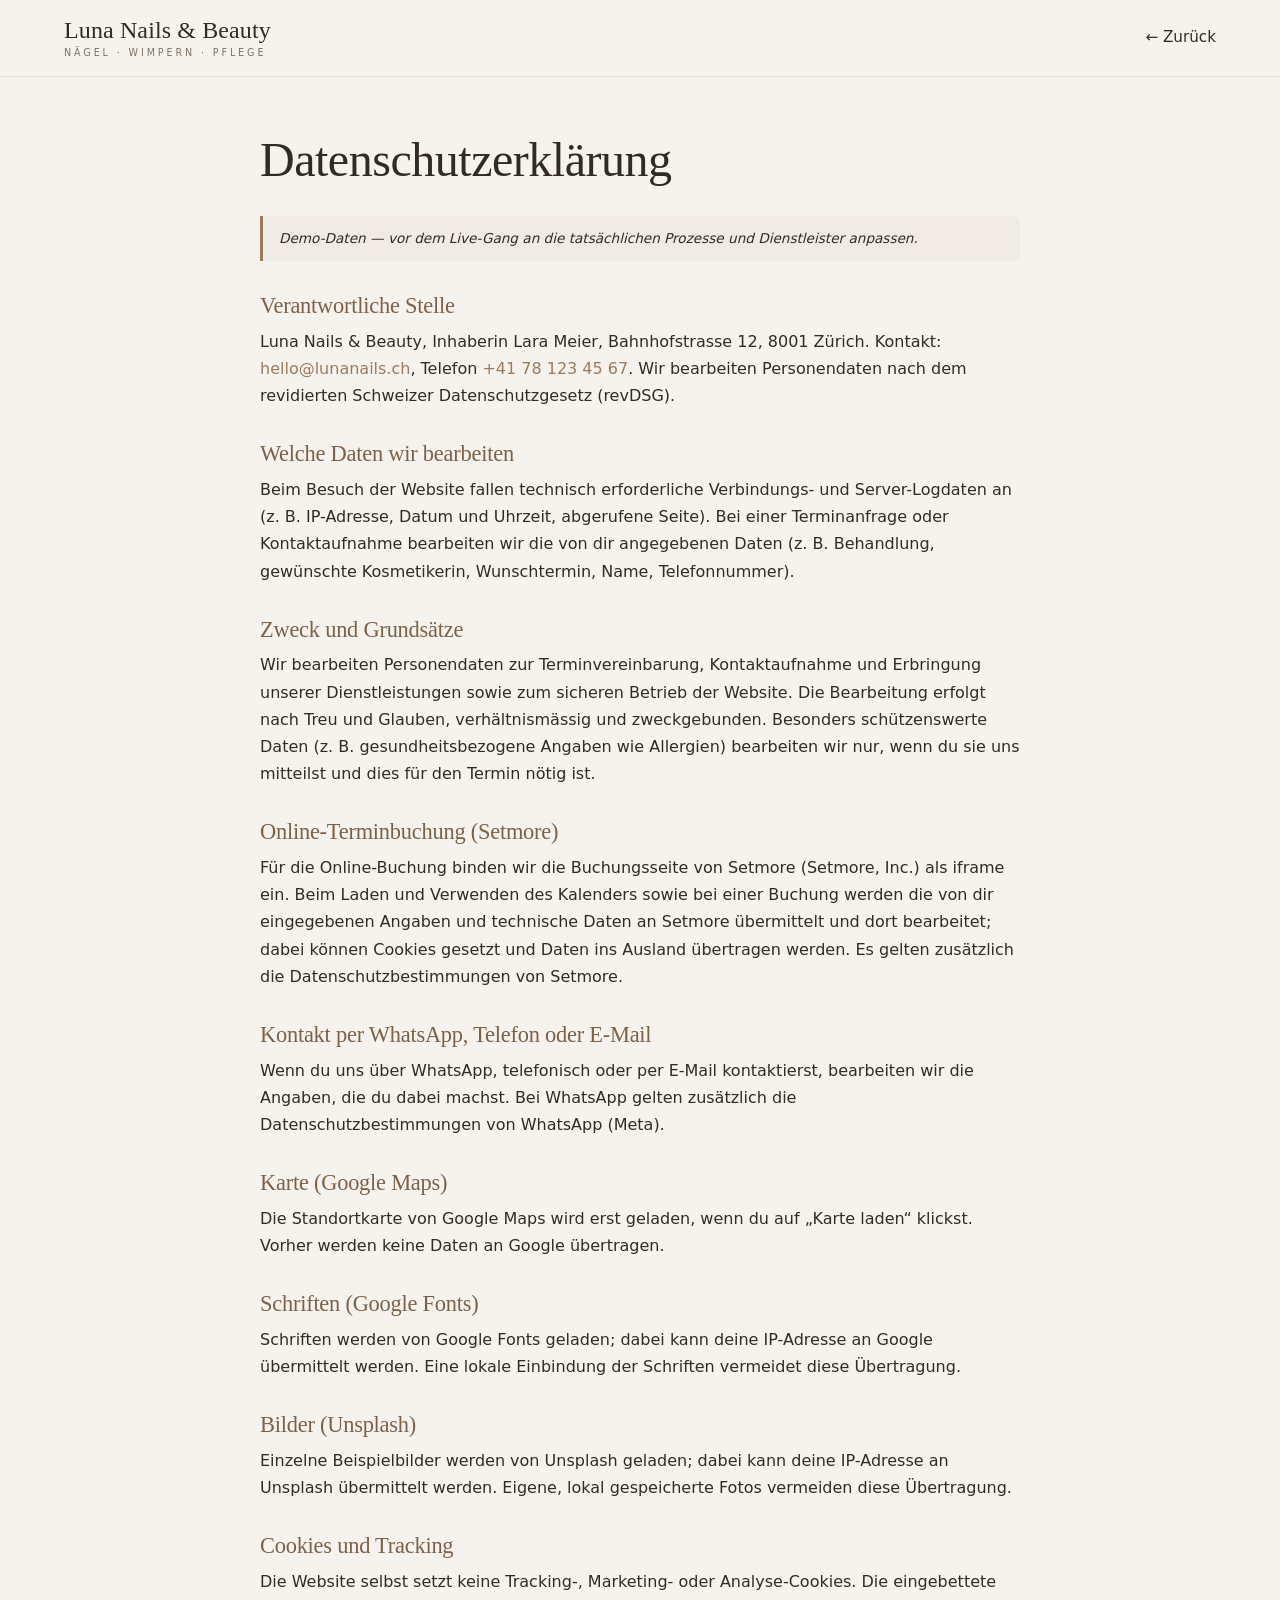
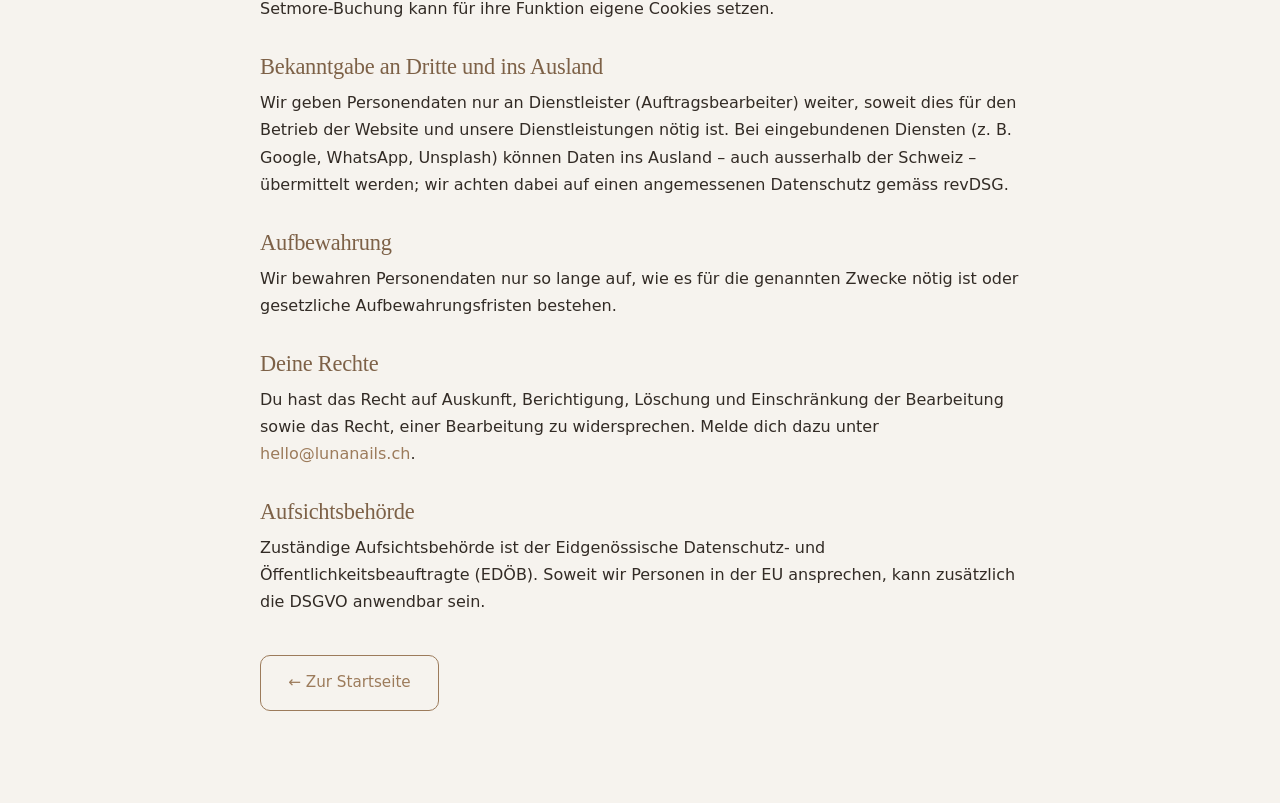
==== commit 3ed1b858: "feat: Online-Terminbuchung über Setmore (iframe-Embed) - Booking-Sektion #termin: Setmore-Buchungsse" ====
--- a/datenschutz.html
+++ b/datenschutz.html
@@ -29,8 +29,11 @@
     <h2>Zweck und Grundsätze</h2>
     <p>Wir bearbeiten Personendaten zur Terminvereinbarung, Kontaktaufnahme und Erbringung unserer Dienstleistungen sowie zum sicheren Betrieb der Website. Die Bearbeitung erfolgt nach Treu und Glauben, verhältnismässig und zweckgebunden. Besonders schützenswerte Daten (z. B. gesundheitsbezogene Angaben wie Allergien) bearbeiten wir nur, wenn du sie uns mitteilst und dies für den Termin nötig ist.</p>
 
-    <h2>Terminanfrage über WhatsApp</h2>
-    <p>Das Anfrageformular erstellt aus deinen Eingaben eine vorbereitete WhatsApp-Nachricht. Erst beim Absenden werden die Angaben an uns und an WhatsApp (Meta) übermittelt; dann gelten zusätzlich deren Datenschutzbestimmungen. Alternativ erreichst du uns telefonisch oder per E-Mail.</p>
+    <h2>Online-Terminbuchung (Setmore)</h2>
+    <p>Für die Online-Buchung binden wir die Buchungsseite von Setmore (Setmore, Inc.) als iframe ein. Beim Laden und Verwenden des Kalenders sowie bei einer Buchung werden die von dir eingegebenen Angaben und technische Daten an Setmore übermittelt und dort bearbeitet; dabei können Cookies gesetzt und Daten ins Ausland übertragen werden. Es gelten zusätzlich die Datenschutzbestimmungen von Setmore.</p>
+
+    <h2>Kontakt per WhatsApp, Telefon oder E-Mail</h2>
+    <p>Wenn du uns über WhatsApp, telefonisch oder per E-Mail kontaktierst, bearbeiten wir die Angaben, die du dabei machst. Bei WhatsApp gelten zusätzlich die Datenschutzbestimmungen von WhatsApp (Meta).</p>
 
     <h2>Karte (Google Maps)</h2>
     <p>Die Standortkarte von Google Maps wird erst geladen, wenn du auf „Karte laden“ klickst. Vorher werden keine Daten an Google übertragen.</p>
@@ -42,7 +45,7 @@
     <p>Einzelne Beispielbilder werden von Unsplash geladen; dabei kann deine IP-Adresse an Unsplash übermittelt werden. Eigene, lokal gespeicherte Fotos vermeiden diese Übertragung.</p>
 
     <h2>Cookies und Tracking</h2>
-    <p>Diese Website setzt keine Tracking- oder Marketing-Cookies und keine Analyse-Tools ein.</p>
+    <p>Die Website selbst setzt keine Tracking-, Marketing- oder Analyse-Cookies. Die eingebettete Setmore-Buchung kann für ihre Funktion eigene Cookies setzen.</p>
 
     <h2>Bekanntgabe an Dritte und ins Ausland</h2>
     <p>Wir geben Personendaten nur an Dienstleister (Auftragsbearbeiter) weiter, soweit dies für den Betrieb der Website und unsere Dienstleistungen nötig ist. Bei eingebundenen Diensten (z. B. Google, WhatsApp, Unsplash) können Daten ins Ausland – auch ausserhalb der Schweiz – übermittelt werden; wir achten dabei auf einen angemessenen Datenschutz gemäss revDSG.</p>
--- a/styles.css
+++ b/styles.css
@@ -74,14 +74,15 @@
 .nav-toggle { display: none; background: none; border: none; font-size: 1.5rem; color: var(--ink); cursor: pointer; }
 
 /* ===== Hero ===== */
-.hero { display: grid; grid-template-columns: 1.05fr 1fr; align-items: center; min-height: min(680px, calc(100vh - var(--nav-h))); }
-.hero-text { padding: 2.5rem 6% 3rem; max-width: 640px; margin-left: auto; }
-.hero-text h1 { margin-bottom: 1.3rem; }
-.hero-text p { color: var(--muted); font-size: 1.08rem; max-width: 46ch; }
-.hero-cta { display: flex; gap: .9rem; flex-wrap: wrap; margin: 2rem 0 1.4rem; }
-.hero-trust { font-size: .85rem; color: var(--muted); letter-spacing: .01em; }
-.hero-img { align-self: stretch; }
-.hero-img img { width: 100%; height: 100%; min-height: calc(100vh - var(--nav-h)); object-fit: cover; border-bottom-left-radius: 80px; }
+.hero { background: var(--cream); }
+.hero-inner { display: grid; grid-template-columns: 48% 52%; gap: clamp(2rem, 5vw, 4.5rem); align-items: center; min-height: min(700px, calc(100vh - var(--nav-h))); padding: clamp(1.5rem, 4vh, 3rem) 0; }
+.hero-text { max-width: 32rem; }
+.hero-text .eyebrow { margin-bottom: 1.1rem; }
+.hero-text h1 { font-size: clamp(2.6rem, 4.6vw, 4.4rem); line-height: 1.08; letter-spacing: -.015em; margin-bottom: 1.25rem; max-width: 13ch; }
+.hero-text p { color: var(--muted); font-size: 1.125rem; line-height: 1.65; max-width: 42ch; }
+.hero-cta { display: flex; gap: .9rem; flex-wrap: wrap; margin: 2rem 0 1.5rem; }
+.hero-trust { font-size: .9rem; color: var(--muted); letter-spacing: .02em; }
+.hero-media img { width: 100%; height: clamp(440px, 56vh, 600px); object-fit: cover; object-position: center 55%; border-radius: 32px; display: block; }
 
 /* ===== Foto-Marquee ===== */
 .gallery { padding: var(--sec) 0; overflow: hidden; }
@@ -160,6 +161,12 @@
 .booking-or { text-align: center; color: var(--muted); font-size: .88rem; letter-spacing: .04em; margin: 2rem 0 1.1rem; }
 .booking-actions { display: flex; gap: .8rem; justify-content: center; flex-wrap: wrap; }
 
+/* Setmore-Buchung (iframe) */
+.setmore-frame { width: 100%; min-height: 760px; border-radius: 18px; overflow: hidden; border: 1px solid var(--line); background: var(--cream); }
+.setmore-frame iframe { width: 100%; min-height: 760px; border: 0; display: block; }
+.setmore-fallback-note { text-align: center; font-size: .9rem; color: var(--muted); margin-top: 1rem; }
+.setmore-fallback-note a { color: var(--taupe); text-decoration: underline; }
+
 /* Personen-Auswahl */
 .staff-select { margin-top: 1.6rem; }
 .staff-lead { text-align: center; color: var(--muted); font-size: .88rem; letter-spacing: .04em; margin-bottom: 1.2rem; }
@@ -234,9 +241,10 @@
   .nav-links { position: fixed; inset: var(--nav-h) 0 auto 0; flex-direction: column; background: var(--cream); padding: 1.5rem; gap: 1.2rem; border-bottom: 1px solid var(--line); transform: translateY(-130%); transition: transform .3s; }
   .nav-links.open { transform: translateY(0); }
   .nav-toggle { display: block; }
-  .hero { grid-template-columns: 1fr; min-height: auto; }
-  .hero-text { padding: 2.5rem 6% 2rem; max-width: none; margin: 0; }
-  .hero-img img { min-height: 0; height: 56vh; border-bottom-left-radius: 0; }
+  .hero-inner { grid-template-columns: 1fr; min-height: auto; gap: 1.8rem; padding: 2.4rem 0 1rem; }
+  .hero-text { max-width: none; }
+  .hero-text h1 { font-size: clamp(2.4rem, 10vw, 2.9rem); }
+  .hero-media img { height: 56vh; max-height: 440px; object-position: center 50%; }
   .about-grid, .why-grid, .price-grid, .service-grid, .contact-grid { grid-template-columns: 1fr; }
   .about-img-1 { margin-top: 0; height: 220px; }
   .about-img-2 { height: 300px; }
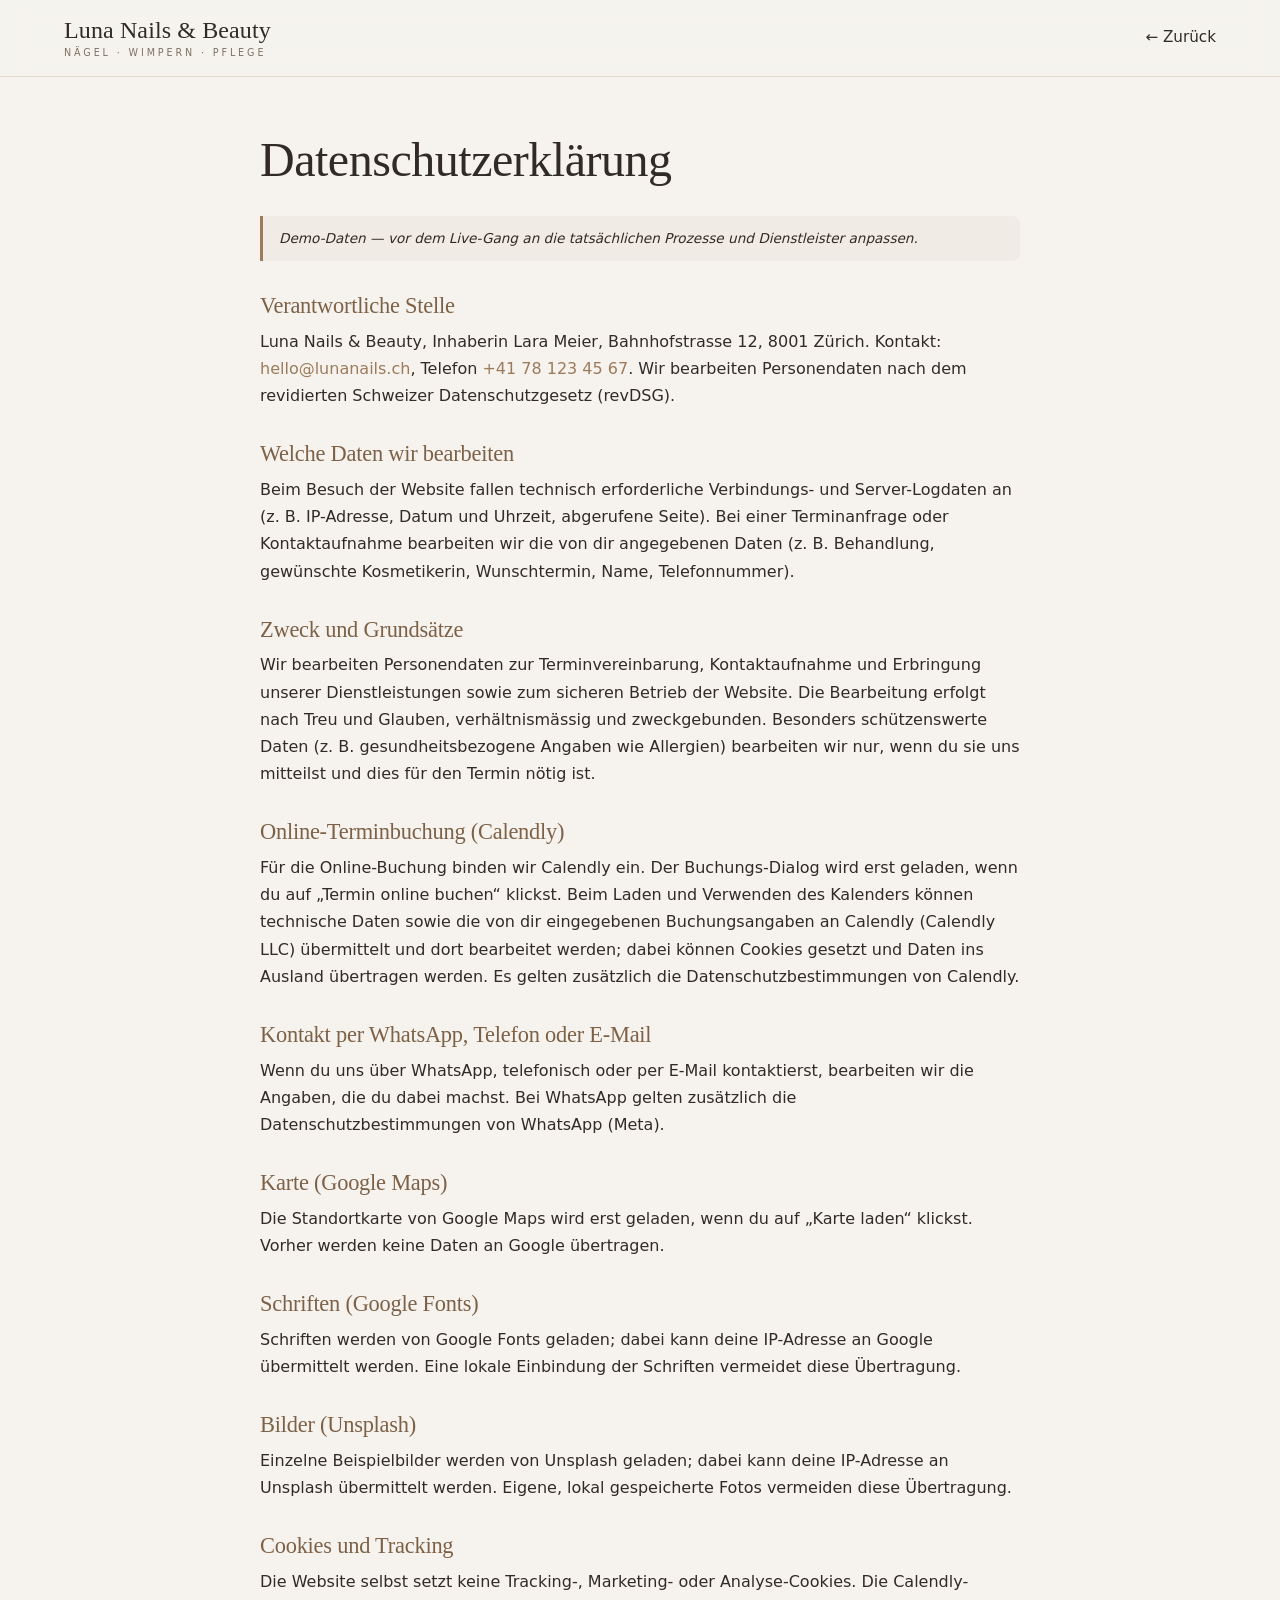
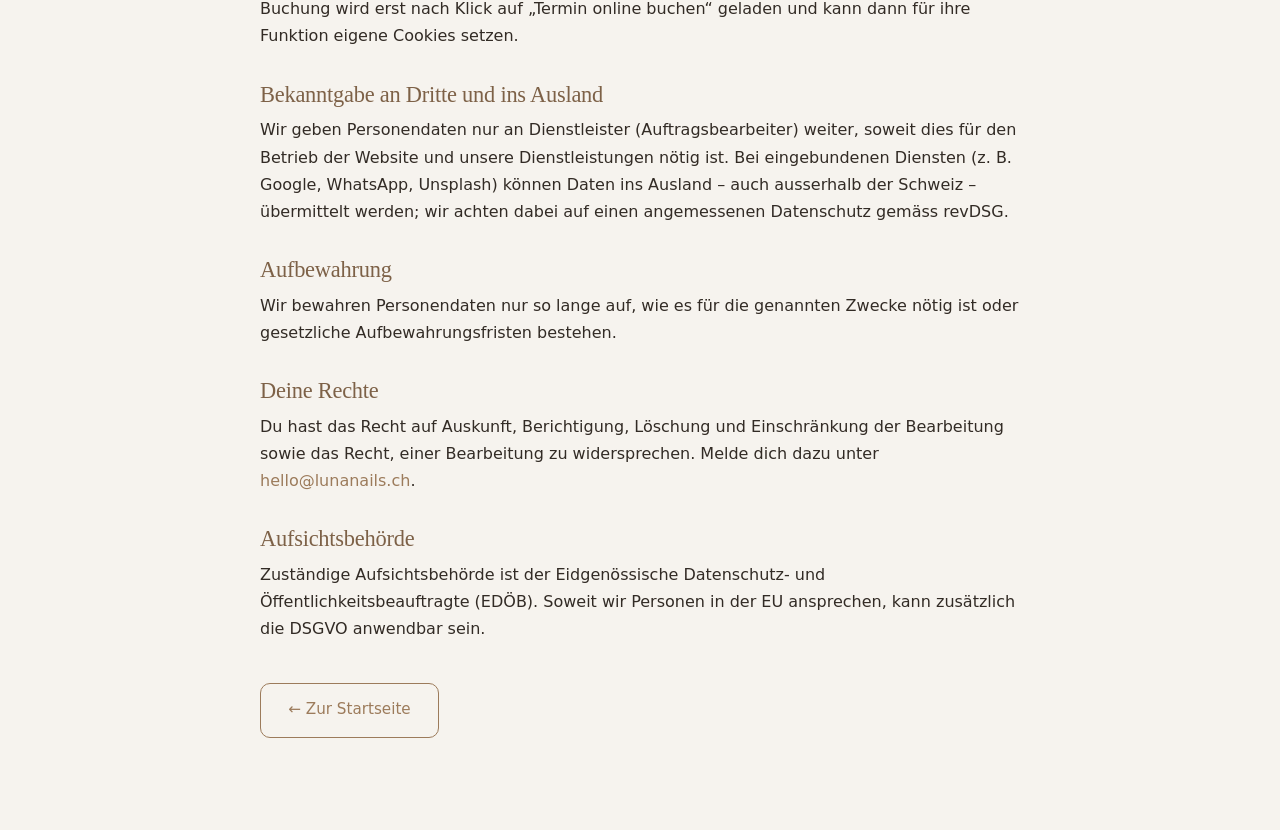
==== commit 5c2582cd: "feat: Buchung von Setmore auf Calendly-Popup umgestellt - Setmore-iframe (clutter, sichtbares Brandi" ====
--- a/datenschutz.html
+++ b/datenschutz.html
@@ -29,8 +29,8 @@
     <h2>Zweck und Grundsätze</h2>
     <p>Wir bearbeiten Personendaten zur Terminvereinbarung, Kontaktaufnahme und Erbringung unserer Dienstleistungen sowie zum sicheren Betrieb der Website. Die Bearbeitung erfolgt nach Treu und Glauben, verhältnismässig und zweckgebunden. Besonders schützenswerte Daten (z. B. gesundheitsbezogene Angaben wie Allergien) bearbeiten wir nur, wenn du sie uns mitteilst und dies für den Termin nötig ist.</p>
 
-    <h2>Online-Terminbuchung (Setmore)</h2>
-    <p>Für die Online-Buchung binden wir die Buchungsseite von Setmore (Setmore, Inc.) als iframe ein. Beim Laden und Verwenden des Kalenders sowie bei einer Buchung werden die von dir eingegebenen Angaben und technische Daten an Setmore übermittelt und dort bearbeitet; dabei können Cookies gesetzt und Daten ins Ausland übertragen werden. Es gelten zusätzlich die Datenschutzbestimmungen von Setmore.</p>
+    <h2>Online-Terminbuchung (Calendly)</h2>
+    <p>Für die Online-Buchung binden wir Calendly ein. Der Buchungs-Dialog wird erst geladen, wenn du auf „Termin online buchen“ klickst. Beim Laden und Verwenden des Kalenders können technische Daten sowie die von dir eingegebenen Buchungsangaben an Calendly (Calendly LLC) übermittelt und dort bearbeitet werden; dabei können Cookies gesetzt und Daten ins Ausland übertragen werden. Es gelten zusätzlich die Datenschutzbestimmungen von Calendly.</p>
 
     <h2>Kontakt per WhatsApp, Telefon oder E-Mail</h2>
     <p>Wenn du uns über WhatsApp, telefonisch oder per E-Mail kontaktierst, bearbeiten wir die Angaben, die du dabei machst. Bei WhatsApp gelten zusätzlich die Datenschutzbestimmungen von WhatsApp (Meta).</p>
@@ -45,7 +45,7 @@
     <p>Einzelne Beispielbilder werden von Unsplash geladen; dabei kann deine IP-Adresse an Unsplash übermittelt werden. Eigene, lokal gespeicherte Fotos vermeiden diese Übertragung.</p>
 
     <h2>Cookies und Tracking</h2>
-    <p>Die Website selbst setzt keine Tracking-, Marketing- oder Analyse-Cookies. Die eingebettete Setmore-Buchung kann für ihre Funktion eigene Cookies setzen.</p>
+    <p>Die Website selbst setzt keine Tracking-, Marketing- oder Analyse-Cookies. Die Calendly-Buchung wird erst nach Klick auf „Termin online buchen“ geladen und kann dann für ihre Funktion eigene Cookies setzen.</p>
 
     <h2>Bekanntgabe an Dritte und ins Ausland</h2>
     <p>Wir geben Personendaten nur an Dienstleister (Auftragsbearbeiter) weiter, soweit dies für den Betrieb der Website und unsere Dienstleistungen nötig ist. Bei eingebundenen Diensten (z. B. Google, WhatsApp, Unsplash) können Daten ins Ausland – auch ausserhalb der Schweiz – übermittelt werden; wir achten dabei auf einen angemessenen Datenschutz gemäss revDSG.</p>
--- a/styles.css
+++ b/styles.css
@@ -161,11 +161,8 @@
 .booking-or { text-align: center; color: var(--muted); font-size: .88rem; letter-spacing: .04em; margin: 2rem 0 1.1rem; }
 .booking-actions { display: flex; gap: .8rem; justify-content: center; flex-wrap: wrap; }
 
-/* Setmore-Buchung (iframe) */
-.setmore-frame { width: 100%; min-height: 760px; border-radius: 18px; overflow: hidden; border: 1px solid var(--line); background: var(--cream); }
-.setmore-frame iframe { width: 100%; min-height: 760px; border: 0; display: block; }
-.setmore-fallback-note { text-align: center; font-size: .9rem; color: var(--muted); margin-top: 1rem; }
-.setmore-fallback-note a { color: var(--taupe); text-decoration: underline; }
+.booking-fallback-note { text-align: center; font-size: .9rem; color: var(--muted); margin-top: 1rem; }
+.booking-fallback-note a { color: var(--taupe); text-decoration: underline; }
 
 /* Personen-Auswahl */
 .staff-select { margin-top: 1.6rem; }
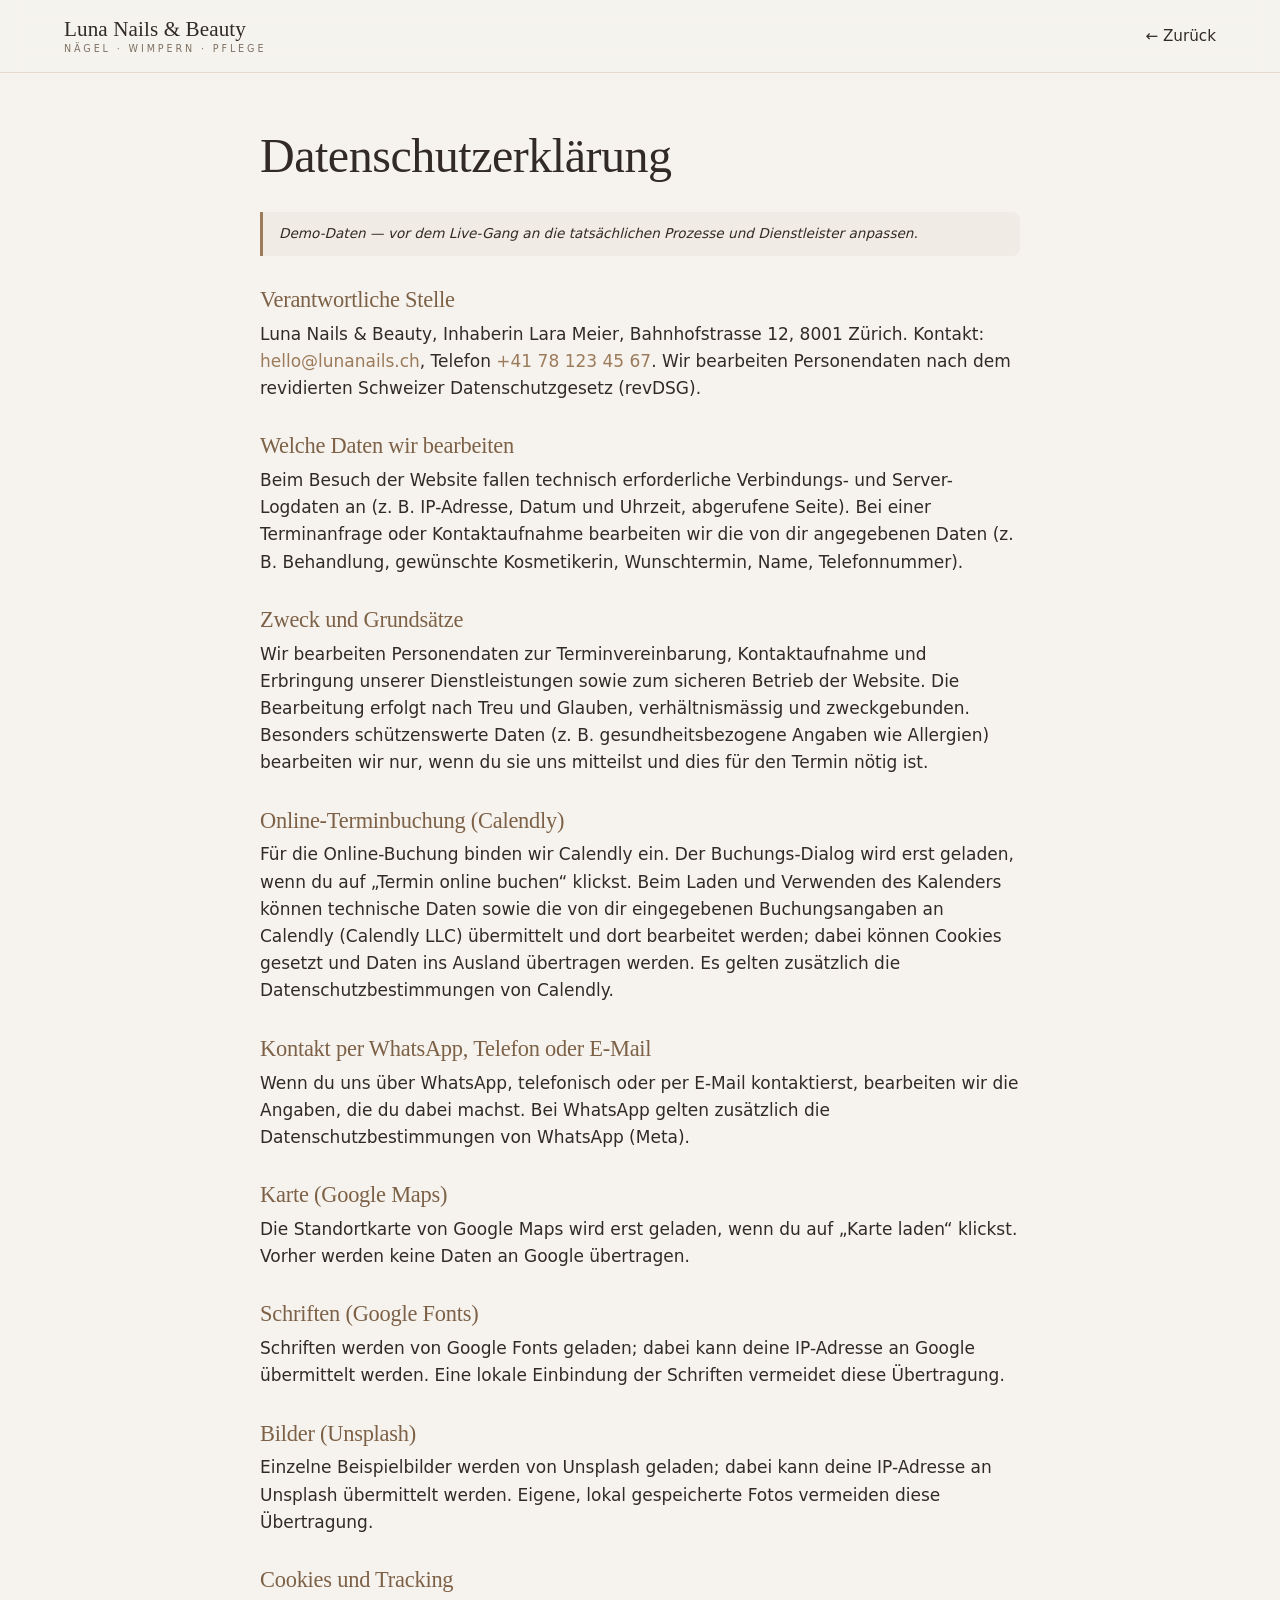
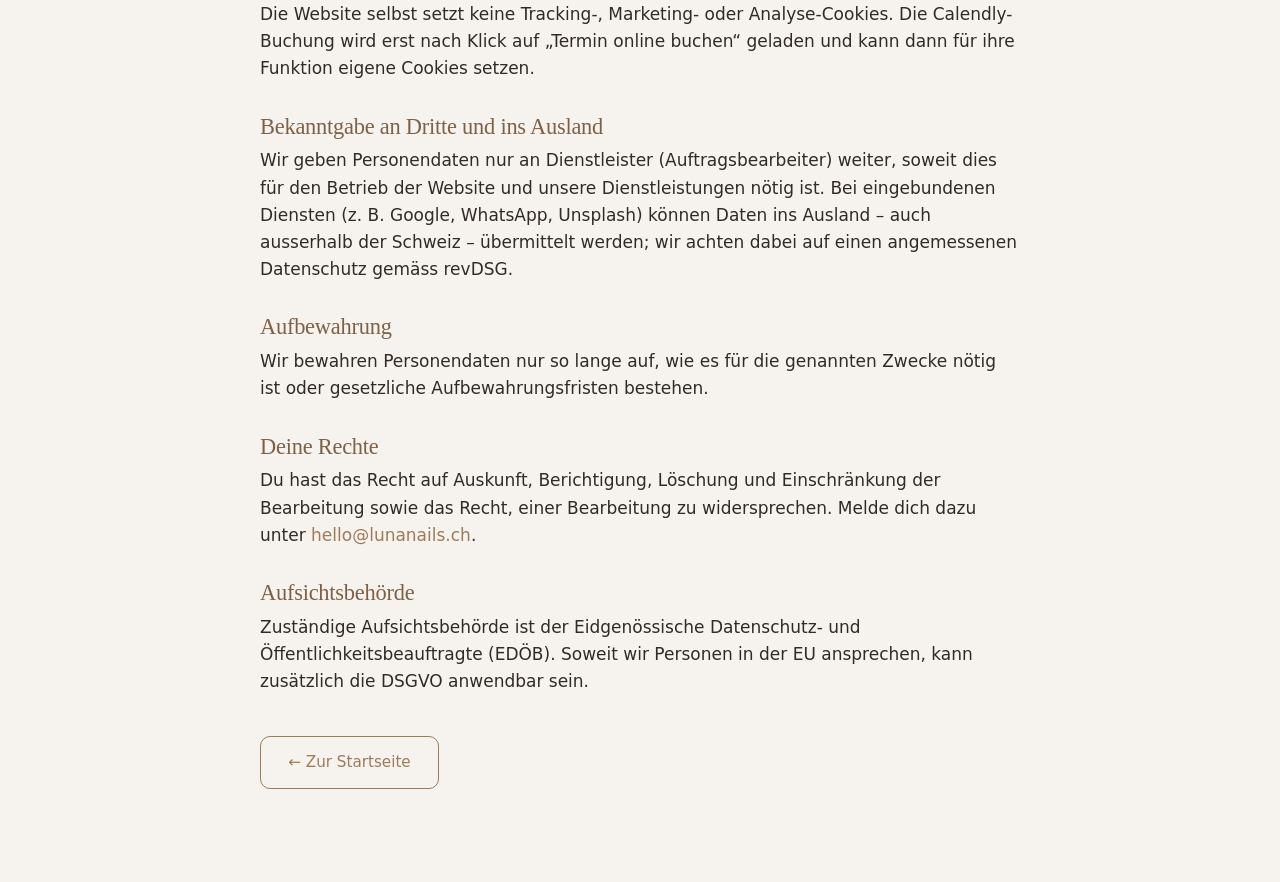
==== commit 4b41151d: "Productize template: centralize all client-specific data in STUDIO config New client = edit one obje" ====
--- a/datenschutz.html
+++ b/datenschutz.html
@@ -11,7 +11,7 @@
 <body>
   <header class="nav">
     <div class="wrap nav-inner">
-      <a href="index.html" class="logo"><span class="logo-name">Luna Nails &amp; Beauty</span><span class="logo-sub">NÄGEL · WIMPERN · PFLEGE</span></a>
+      <a href="index.html" class="logo"><span class="logo-name" data-f="name">Luna Nails &amp; Beauty</span><span class="logo-sub" data-f="tagline">NÄGEL · WIMPERN · PFLEGE</span></a>
       <nav class="nav-links"><a href="index.html">← Zurück</a></nav>
     </div>
   </header>
@@ -21,7 +21,7 @@
     <p class="legal-note">Demo-Daten — vor dem Live-Gang an die tatsächlichen Prozesse und Dienstleister anpassen.</p>
 
     <h2>Verantwortliche Stelle</h2>
-    <p>Luna Nails &amp; Beauty, Inhaberin Lara Meier, Bahnhofstrasse 12, 8001 Zürich. Kontakt: <a href="mailto:hello@lunanails.ch">hello@lunanails.ch</a>, Telefon <a href="tel:+41781234567">+41 78 123 45 67</a>. Wir bearbeiten Personendaten nach dem revidierten Schweizer Datenschutzgesetz (revDSG).</p>
+    <p><span data-f="name">Luna Nails &amp; Beauty</span>, Inhaberin <span data-f="owner">Lara Meier</span>, <span data-f="street">Bahnhofstrasse 12</span>, <span data-f="zip">8001 Zürich</span>. Kontakt: <a href="mailto:hello@lunanails.ch" data-mail data-f="email">hello@lunanails.ch</a>, Telefon <a href="tel:+41781234567" data-tel data-f="phone">+41 78 123 45 67</a>. Wir bearbeiten Personendaten nach dem revidierten Schweizer Datenschutzgesetz (revDSG).</p>
 
     <h2>Welche Daten wir bearbeiten</h2>
     <p>Beim Besuch der Website fallen technisch erforderliche Verbindungs- und Server-Logdaten an (z. B. IP-Adresse, Datum und Uhrzeit, abgerufene Seite). Bei einer Terminanfrage oder Kontaktaufnahme bearbeiten wir die von dir angegebenen Daten (z. B. Behandlung, gewünschte Kosmetikerin, Wunschtermin, Name, Telefonnummer).</p>
@@ -61,5 +61,6 @@
 
     <p class="legal-back"><a href="index.html" class="btn btn-outline">← Zur Startseite</a></p>
   </main>
+  <script src="script.js"></script>
 </body>
 </html>
--- a/styles.css
+++ b/styles.css
@@ -13,8 +13,8 @@
   --gold: #c79a4a;
   --serif: 'Baskervville', Georgia, serif;
   --sans: 'Jost', system-ui, sans-serif;
-  --sec: clamp(3.5rem, 6vw, 6.875rem);
-  --nav-h: 76px;
+  --sec: clamp(3.5rem, 5.5vw, 5.6rem);
+  --nav-h: 72px;
 }
 * { box-sizing: border-box; margin: 0; padding: 0; }
 html { scroll-behavior: smooth; scroll-padding-top: 110px; }
@@ -24,7 +24,8 @@
   color: var(--ink);
   background: var(--cream);
   font-weight: 400;
-  line-height: 1.7;
+  font-size: 1.0625rem;
+  line-height: 1.6;
   -webkit-font-smoothing: antialiased;
   overflow-x: hidden;
 }
@@ -35,13 +36,14 @@
 
 h1, h2, h3 { font-family: var(--serif); font-weight: 400; line-height: 1.12; letter-spacing: -.01em; color: var(--ink); }
 h1 { font-size: clamp(2.4rem, 5vw, 4rem); }
-h2 { font-size: clamp(1.9rem, 3.6vw, 2.9rem); }
-h3 { font-size: 1.5rem; }
+h2 { font-size: clamp(2rem, 4vw, 3.4rem); line-height: 1.04; }
+h3 { font-size: 1.45rem; }
 
 .eyebrow { display: inline-flex; align-items: center; gap: .8rem; font-size: .72rem; letter-spacing: .24em; text-transform: uppercase; color: var(--taupe); font-weight: 500; margin-bottom: 1rem; }
 .eyebrow::before { content: ''; width: 36px; height: 1px; background: var(--taupe); opacity: .55; }
 
-.section-head { margin-bottom: 2.6rem; }
+.section-head { margin-bottom: 1.9rem; }
+.section-head p { color: var(--muted); margin-top: .7rem; max-width: 56ch; }
 
 /* ===== Buttons (einheitlich) ===== */
 .btn {
@@ -57,10 +59,12 @@
 .btn-outline:hover { background: var(--taupe); color: #fff; }
 .btn-light { background: #fff; color: var(--taupe-dark); border-color: #fff; }
 .btn-light:hover { background: var(--cream); }
+.btn-on-dark { background: transparent; color: var(--cream); border-color: rgba(246,243,238,.55); }
+.btn-on-dark:hover { background: rgba(246,243,238,.14); color: #fff; }
 
 /* ===== Logo ===== */
 .logo { display: inline-flex; flex-direction: column; line-height: 1.05; }
-.logo-name { font-family: var(--serif); font-size: 1.5rem; letter-spacing: .005em; color: var(--ink); }
+.logo-name { font-family: var(--serif); font-size: 1.32rem; letter-spacing: .005em; color: var(--ink); }
 .logo-sub { font-size: .6rem; letter-spacing: .3em; color: var(--muted); margin-top: .25rem; }
 .logo-light .logo-name { color: var(--cream); }
 .logo-light .logo-sub { color: rgba(246,243,238,.55); }
@@ -74,25 +78,25 @@
 .nav-toggle { display: none; background: none; border: none; font-size: 1.5rem; color: var(--ink); cursor: pointer; }
 
 /* ===== Hero ===== */
-.hero { background: var(--cream); }
-.hero-inner { display: grid; grid-template-columns: 48% 52%; gap: clamp(2rem, 5vw, 4.5rem); align-items: center; min-height: min(700px, calc(100vh - var(--nav-h))); padding: clamp(1.5rem, 4vh, 3rem) 0; }
+.hero { background: var(--cream); overflow: hidden; }
+.hero-inner { display: grid; grid-template-columns: 48% 52%; gap: clamp(2rem, 5vw, 4.5rem); align-items: center; min-height: min(600px, calc(85vh - var(--nav-h))); padding: clamp(1.5rem, 4vh, 3rem) 0; }
 .hero-text { max-width: 32rem; }
 .hero-text .eyebrow { margin-bottom: 1.1rem; }
-.hero-text h1 { font-size: clamp(2.6rem, 4.6vw, 4.4rem); line-height: 1.08; letter-spacing: -.015em; margin-bottom: 1.25rem; max-width: 13ch; }
-.hero-text p { color: var(--muted); font-size: 1.125rem; line-height: 1.65; max-width: 42ch; }
-.hero-cta { display: flex; gap: .9rem; flex-wrap: wrap; margin: 2rem 0 1.5rem; }
+.hero-text h1 { font-size: clamp(2.6rem, 5vw, 4.75rem); line-height: 1.02; letter-spacing: -.02em; margin-bottom: 1.2rem; max-width: 13ch; }
+.hero-text p { color: var(--muted); font-size: 1.125rem; line-height: 1.6; max-width: 42ch; }
+.hero-cta { display: flex; gap: .9rem; flex-wrap: wrap; margin: 1.8rem 0 1.4rem; }
 .hero-trust { font-size: .9rem; color: var(--muted); letter-spacing: .02em; }
-.hero-media img { width: 100%; height: clamp(440px, 56vh, 600px); object-fit: cover; object-position: center 55%; border-radius: 32px; display: block; }
+.hero-media { position: relative; }
+.hero-glow { position: absolute; z-index: 0; top: 50%; left: 50%; transform: translate(-50%, -50%); width: 78%; aspect-ratio: 1; background: var(--rose); border-radius: 50%; opacity: .5; filter: blur(60px); pointer-events: none; }
+.hero-media img { position: relative; z-index: 1; width: 100%; height: clamp(420px, 50vh, 540px); object-fit: cover; object-position: center 50%; border-radius: 28px; display: block; }
 
 /* ===== Foto-Marquee ===== */
-.gallery { padding: var(--sec) 0; overflow: hidden; }
-.gallery .section-head { margin-bottom: 2.2rem; }
-.gallery-cta { text-align: center; margin-top: 2.2rem; }
-.marquee-row { overflow: hidden; }
-.marquee-track { display: flex; gap: 1rem; width: max-content; }
-.marquee-track img { width: 230px; height: 165px; object-fit: cover; border-radius: 14px; flex: 0 0 auto; }
-.row-a { animation: slideL 60s linear infinite; }
-@keyframes slideL { from { transform: translateX(0); } to { transform: translateX(-50%); } }
+.gallery { padding: var(--sec) 0; }
+.gallery .section-head { margin-bottom: 1.8rem; text-align: center; }
+.gallery .section-head .eyebrow { justify-content: center; }
+.gallery-grid { display: grid; grid-template-columns: repeat(4, 1fr); gap: 1rem; }
+.gallery-grid img { width: 100%; height: 240px; object-fit: cover; border-radius: 20px; }
+.gallery-cta { text-align: center; margin-top: 2rem; }
 
 /* ===== Über uns ===== */
 .about { padding: var(--sec) 0; }
@@ -106,13 +110,16 @@
 .trust-list li::before { content: '✓'; position: absolute; left: 0; color: var(--taupe); font-weight: 600; }
 
 /* ===== Leistungen ===== */
-.services { padding: 0 0 var(--sec); }
+.services { padding: 0 0 calc(var(--sec) + 1rem); }
 .service-grid { display: grid; grid-template-columns: repeat(3, 1fr); gap: 1.5rem; }
-.service-img { height: 360px; border-radius: 18px; overflow: hidden; }
+.service-card { display: flex; flex-direction: column; background: var(--card); border: 1px solid var(--line); border-radius: 18px; padding: 1.2rem; }
+.service-img { height: 300px; border-radius: 12px; overflow: hidden; }
 .service-img img { width: 100%; height: 100%; object-fit: cover; transition: transform .5s; }
 .service-card:hover .service-img img { transform: scale(1.04); }
-.service-card h3 { color: var(--taupe); margin: 1.3rem 0 .5rem; }
-.service-card p { color: var(--muted); font-size: .95rem; max-width: 36ch; }
+.service-card h3 { color: var(--taupe); margin: 1.2rem 0 .5rem; }
+.service-card p { color: var(--muted); font-size: .98rem; flex: 1; }
+.service-link { display: inline-flex; align-items: center; gap: .35rem; margin-top: 1rem; color: var(--taupe); font-weight: 500; font-size: .92rem; letter-spacing: .02em; transition: gap .2s, color .2s; }
+.service-link:hover { color: var(--taupe-dark); gap: .6rem; }
 
 /* ===== Preise (kompakt) ===== */
 .prices { padding: var(--sec) 0; background: var(--cream-2); }
@@ -145,16 +152,28 @@
 .cta::after { content: ''; position: absolute; inset: 0; background: rgba(41,33,27,.6); z-index: 1; }
 .cta-inner { position: relative; z-index: 2; max-width: 680px; margin: 0 auto; padding: 0 5vw; }
 .cta-inner h2 { color: #fff; }
-.cta-inner p { margin: 1.2rem 0 2rem; opacity: .92; }
+.cta-inner p { margin: 1.1rem 0 1.8rem; opacity: .92; }
+.cta-actions { display: flex; gap: .8rem; justify-content: center; flex-wrap: wrap; }
+.cta-hints { display: flex; gap: 1.4rem; justify-content: center; flex-wrap: wrap; margin-top: 1.5rem; font-size: .85rem; color: rgba(246,243,238,.82); letter-spacing: .02em; }
+.cta-hints span { display: inline-flex; align-items: center; gap: .45rem; }
+.cta-hints span::before { content: '✓'; color: var(--rose); }
 
 /* ===== Termin (Calendly) ===== */
 .booking { padding: var(--sec) 0; background: var(--cream-2); }
-.booking-inner { max-width: 900px; margin: 0 auto; }
+.booking-layout { display: grid; grid-template-columns: .85fr 1.15fr; gap: clamp(2rem, 4vw, 3.5rem); align-items: start; }
+.booking-intro h2 { margin: .2rem 0 1rem; }
+.booking-intro > p { color: var(--muted); max-width: 40ch; }
+.booking-points { list-style: none; margin: 1.4rem 0 1.9rem; display: grid; gap: .65rem; }
+.booking-points li { position: relative; padding-left: 1.7rem; color: var(--ink); font-size: .98rem; }
+.booking-points li::before { content: '✓'; position: absolute; left: 0; color: var(--taupe); font-weight: 600; }
+.booking-or-inline { color: var(--muted); font-size: .9rem; margin-bottom: .8rem; }
+.booking-intro .booking-actions { justify-content: flex-start; }
+.booking-cal { background: #fff; border: 1px solid var(--line); border-radius: 26px; padding: .85rem; box-shadow: 0 30px 70px -36px rgba(41,33,27,.4); }
 .center-head { text-align: center; margin-bottom: 2rem; }
 .center-head p { color: var(--muted); margin: 1rem auto 0; max-width: 58ch; }
 .calendly-status { margin: 0 0 .8rem; text-align: center; color: var(--taupe-dark); }
 .calendly-status.is-error { color: var(--ink); font-weight: 500; }
-.calendly-inline-widget { min-width: 0; height: 680px; border-radius: 16px; overflow: hidden; border: 1px solid var(--line); background: var(--cream); }
+.calendly-inline-widget { min-width: 0; height: 630px; border-radius: 18px; overflow: hidden; background: #fff; }
 .calendly-fallback { max-width: 620px; margin: 0 auto 1.25rem; padding: 1.4rem; text-align: center; border: 1px solid var(--line); border-radius: 14px; background: var(--cream); }
 .calendly-fallback p { color: var(--ink); }
 .booking-primary-actions { display: flex; justify-content: center; margin-top: 1.2rem; }
@@ -191,17 +210,18 @@
 
 /* ===== Kontakt ===== */
 .contact { padding: var(--sec) 0; }
-.contact-grid { display: grid; grid-template-columns: 1fr 1fr; gap: clamp(1.5rem, 4vw, 3rem); margin-bottom: 1.6rem; }
-.contact-info { display: flex; flex-direction: column; gap: 1.4rem; }
+.contact-grid { margin-bottom: 1.6rem; }
+.contact-card { display: grid; grid-template-columns: 1fr 1fr; align-items: stretch; border: 1px solid var(--line); border-radius: 24px; overflow: hidden; box-shadow: 0 18px 40px -28px rgba(41,33,27,.35); }
+.contact-info { display: flex; flex-direction: column; gap: 1.2rem; background: var(--card); padding: clamp(1.6rem, 3vw, 2.4rem); }
 .ci-row h4 { font-family: var(--sans); font-size: .72rem; letter-spacing: .18em; text-transform: uppercase; color: var(--taupe); font-weight: 500; margin-bottom: .3rem; }
 .ci-row p { color: var(--ink); font-size: 1.02rem; line-height: 1.6; }
 .ci-row a:hover { color: var(--taupe); }
 .hours span { display: block; }
-.contact-info .btn { align-self: flex-start; margin-top: .4rem; }
+.contact-cta { display: flex; gap: .7rem; flex-wrap: wrap; margin-top: auto; padding-top: .5rem; }
 .ci-note { color: var(--muted); font-size: .9rem; margin-top: .35rem; }
-.contact-map { border-radius: 18px; overflow: hidden; min-height: 420px; border: 1px solid var(--line); }
-.contact-map iframe { width: 100%; height: 100%; min-height: 420px; border: 0; display: block; filter: grayscale(.12) contrast(.98); }
-.map-consent { min-height: 420px; height: 100%; display: flex; flex-direction: column; align-items: center; justify-content: center; gap: 1.1rem; text-align: center; padding: 2rem; background: var(--cream); }
+.contact-map { overflow: hidden; min-height: 440px; height: 100%; }
+.contact-map iframe { width: 100%; height: 100%; min-height: 440px; border: 0; display: block; filter: grayscale(.12) contrast(.98); }
+.map-consent { min-height: 440px; height: 100%; display: flex; flex-direction: column; align-items: center; justify-content: center; gap: 1.1rem; text-align: center; padding: 2rem; background: var(--cream); }
 .map-consent p { color: var(--muted); max-width: 34ch; font-size: .92rem; }
 
 /* ===== Footer ===== */
@@ -235,14 +255,17 @@
 
 /* ===== Responsive ===== */
 @media (max-width: 900px) {
-  .nav-links { position: fixed; inset: var(--nav-h) 0 auto 0; flex-direction: column; background: var(--cream); padding: 1.5rem; gap: 1.2rem; border-bottom: 1px solid var(--line); transform: translateY(-130%); transition: transform .3s; }
+  .nav { backdrop-filter: none; background: var(--cream); }
+  .nav-links { position: fixed; inset: var(--nav-h) 0 0 0; z-index: 40; flex-direction: column; justify-content: center; background: var(--cream); padding: 1.5rem; gap: 1.8rem; box-shadow: 0 24px 50px -30px rgba(41,33,27,.55); transform: translateY(-100%); transition: transform .3s ease; }
+  .nav-links a { font-size: 1.25rem; }
   .nav-links.open { transform: translateY(0); }
   .nav-toggle { display: block; }
   .hero-inner { grid-template-columns: 1fr; min-height: auto; gap: 1.8rem; padding: 2.4rem 0 1rem; }
   .hero-text { max-width: none; }
   .hero-text h1 { font-size: clamp(2.4rem, 10vw, 2.9rem); }
   .hero-media img { height: 56vh; max-height: 440px; object-position: center 50%; }
-  .about-grid, .why-grid, .price-grid, .service-grid, .contact-grid { grid-template-columns: 1fr; }
+  .about-grid, .why-grid, .price-grid, .service-grid, .contact-grid, .contact-card, .booking-layout { grid-template-columns: 1fr; }
+  .gallery-grid { grid-template-columns: repeat(2, 1fr); }
   .about-img-1 { margin-top: 0; height: 220px; }
   .about-img-2 { height: 300px; }
   .trust-list, .checklist { grid-template-columns: 1fr; }
@@ -251,10 +274,10 @@
   .foot-top { grid-template-columns: 1fr 1fr; }
 }
 @media (max-width: 560px) {
-  .calendly-inline-widget { height: 760px; }
-  .booking-primary-actions .btn, .booking-actions .btn { width: 100%; text-align: center; }
+  .booking-primary-actions .btn, .booking-actions .btn, .cta-actions .btn { width: 100%; text-align: center; }
   .foot-top { grid-template-columns: 1fr; }
-  .marquee-track img { width: 170px; height: 125px; }
+  .gallery-grid img { height: 200px; }
+  .calendly-inline-widget { height: 1040px; }
 }
 
 @media (prefers-reduced-motion: reduce) {
